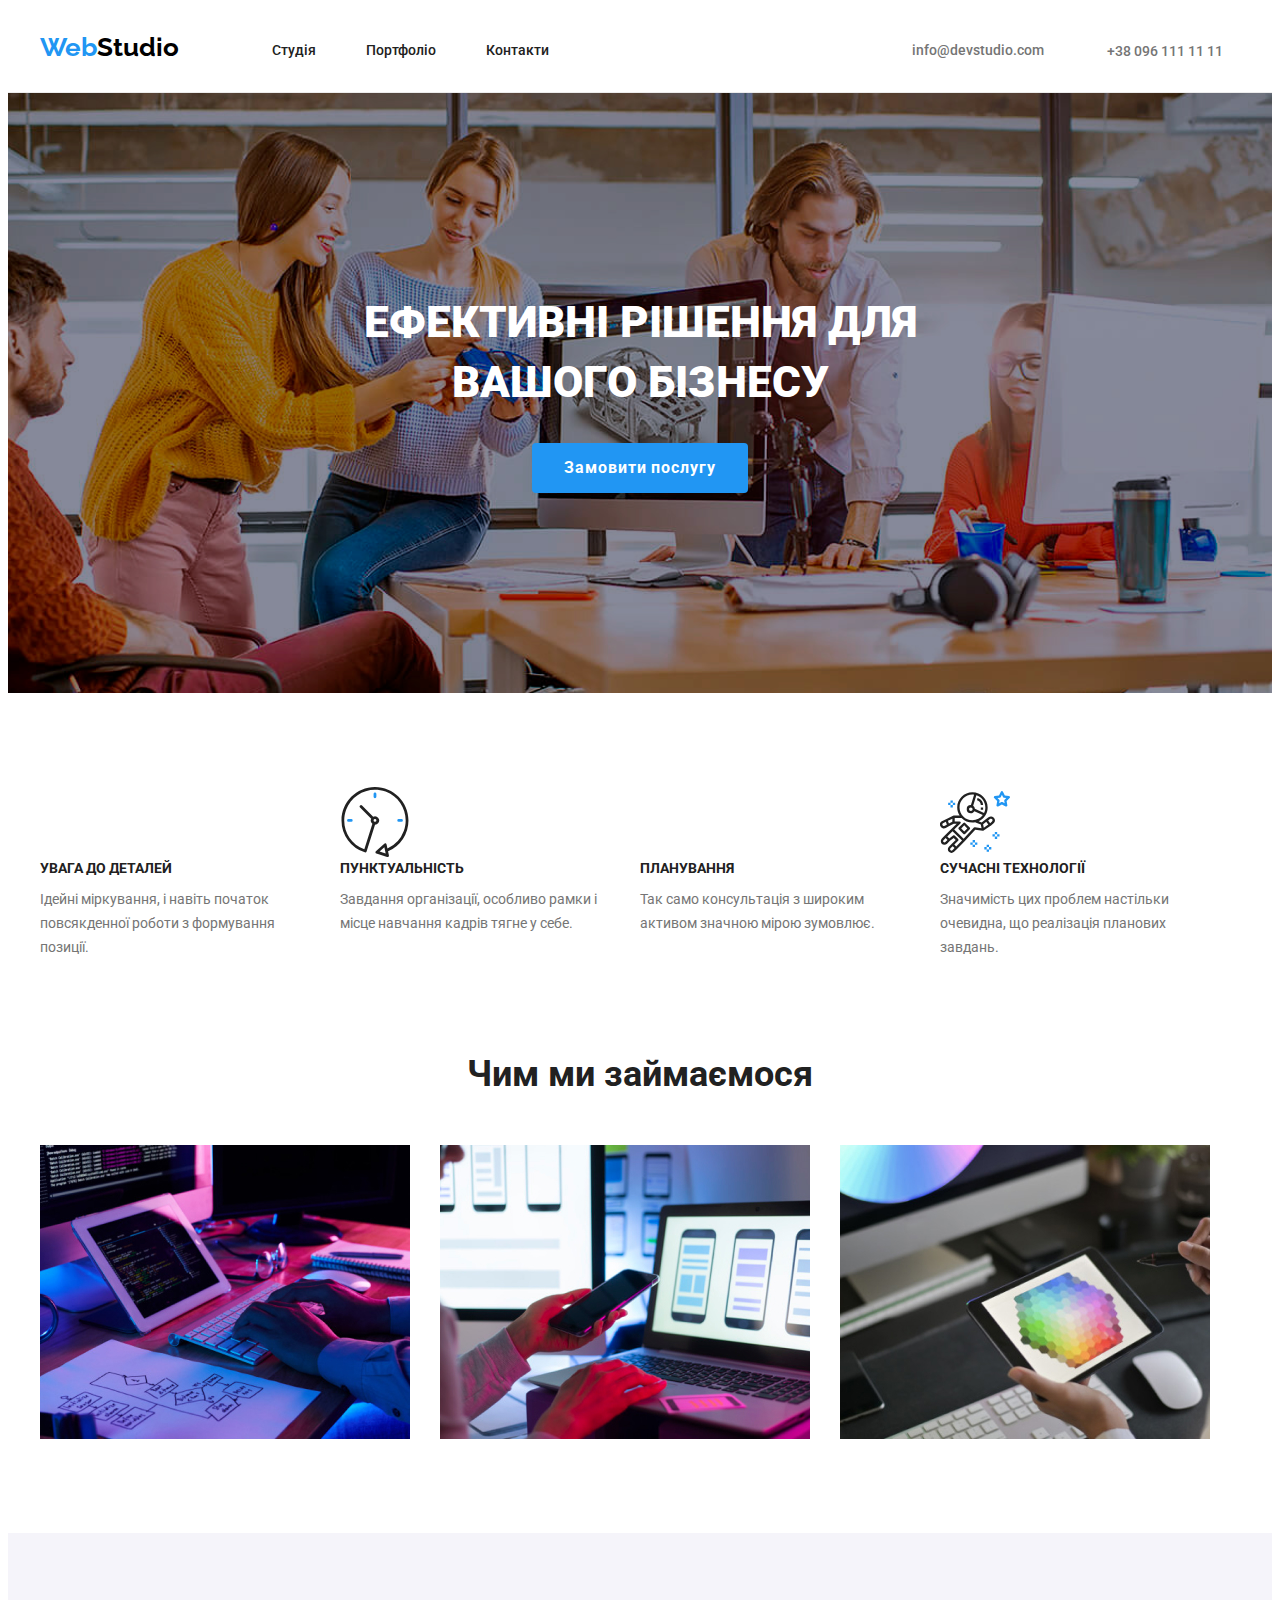
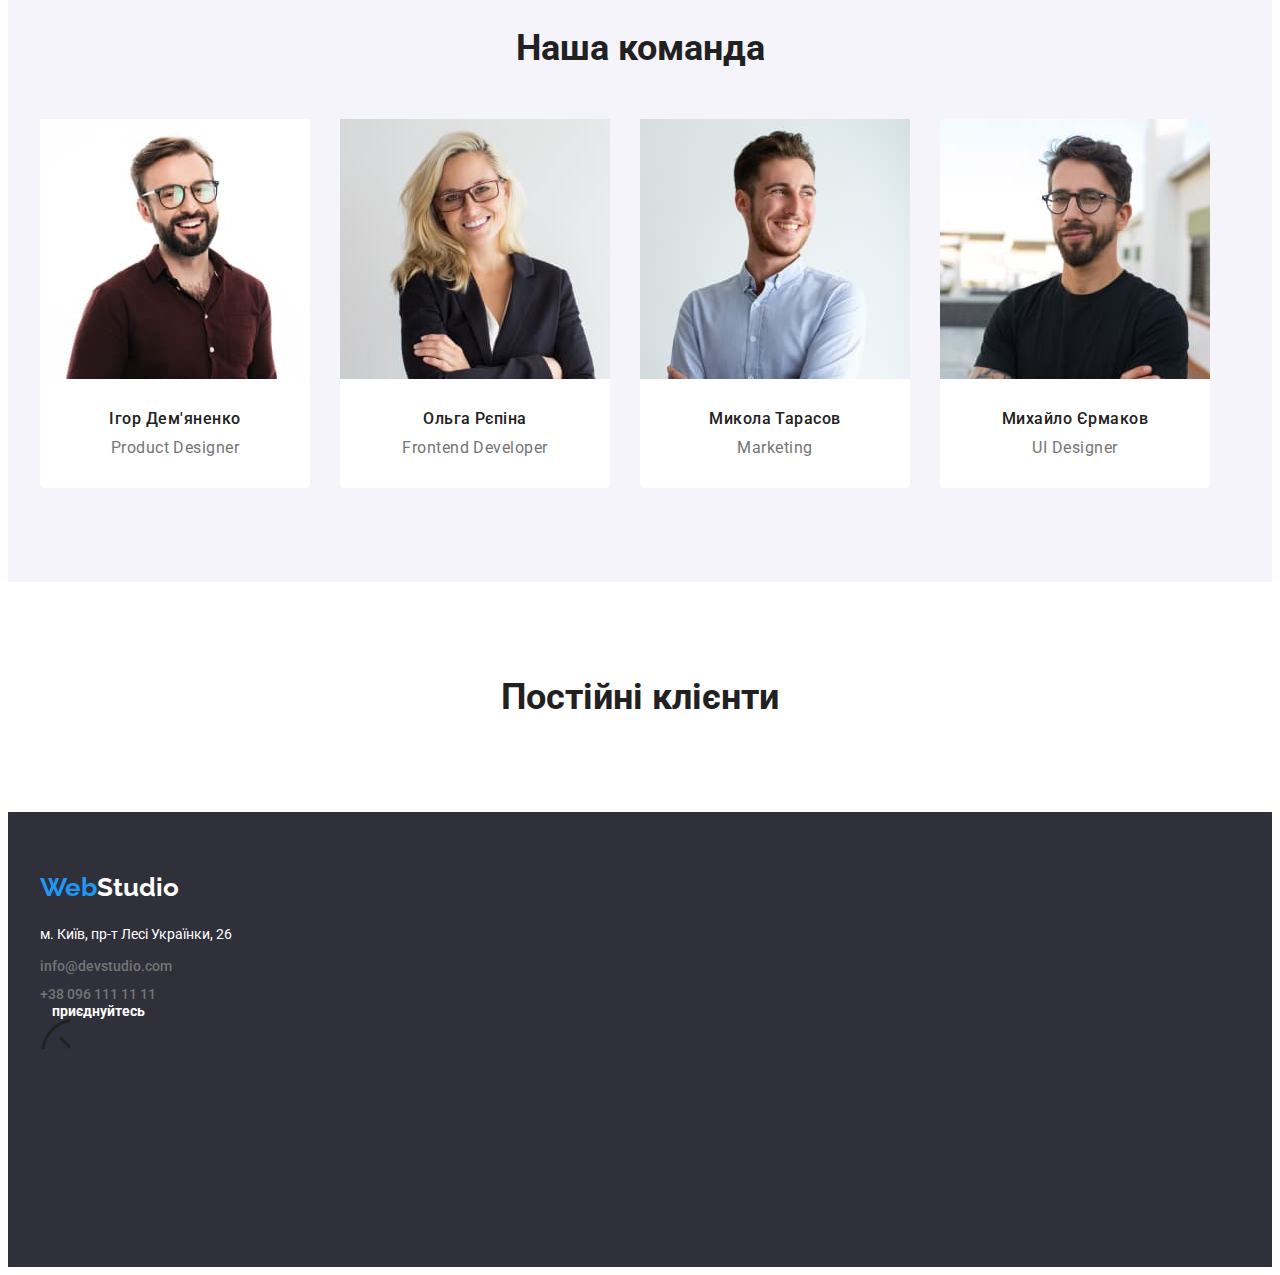
==== index.html @ c837d5fd "commit1" ====
<!DOCTYPE html>
<html lang="uk">
<head>
    <meta charset="UTF-8">
    <meta http-equiv="X-UA-Compatible" content="IE=edge">
    <meta name="viewport" content="width=h, initial-scale=1.0">
    <title>Рішення для бізнесу</title>
<link rel="preconnect" href="https://fonts.googleapis.com">
<link rel="preconnect" href="https://fonts.gstatic.com" crossorigin>
<link href="https://fonts.googleapis.com/css2?family=Raleway:wght@700&family=Roboto:wght@400;500;700;900&display=swap"
    rel="stylesheet">
<link rel="stylesheet" href="https://cdnjs.cloudflare.com/ajax/libs/modern-normalize/1.1.0/modern-normalize.min.css"
    integrity="sha512-wpPYUAdjBVSE4KJnH1VR1HeZfpl1ub8YT/NKx4PuQ5NmX2tKuGu6U/JRp5y+Y8XG2tV+wKQpNHVUX03MfMFn9Q=="
    crossorigin="anonymous" referrerpolicy="no-referrer" />
<link rel="stylesheet" href="./css/styles.css">
        
</head>
<body>
    <header class="header-container">
        <div class="conteiner conteiner-header-one" >
        <nav class="nav-conteiner">
        <a class="logo-one" href=""><span class="logo">Web</span>Studio</a>
        <ul class="header-nav-list">
            <li class="title-header"> <a class="header-list" href="./index.html">Студія</a></li>
            <li class="title-header"> <a class="header-list" href="./portfolio.html">Портфоліо</a></li>
            <li class="title-header"> <a class="header-list" href="#">Контакти</a></li>
        </ul>
    </nav>
    <ul class="header-contact">
        <li class="title-contact-header"><a class="link-maito" href="mailto:info@devstudio.com"> <svg class="link-envelop" width="16px" height="12px">
         <use href="./imagis/icons.svg#envelope"></use>
        </svg> info@devstudio.com</a></li>
        <li class="title-contact-header"><a class="link-tel" href="tel:+380961111111"> <svg class="link-tel" width="10px" height="16px">
         <use href="./imagis/icons.svg#smartphone"></use>
        </svg> +38 096 111 11 11</a></li>
    </ul>
    </div>
    </header>
    <main>
        <section class="idea section">
            <div class="conteiner">
        <h1 class="idea-name">Ефективні рішення для вашого бізнесу</h1>
            <button class="button-item " type="button">Замовити послугу</button>
        </div>
        </section>
        <section class="list-section ">
            <div class="conteiner">
        <ul class="container-list">
            <li class="title">
                <a href="#" class="link"><svg class="link-icone" width="70" height="70"> <use href="./imagis/icons.svg#antenna"></use> </svg></a>
                <h2 class="list-item">увага до деталей</h2>
                <p class="list-text">Ідейні міркування, і навіть початок повсякденної роботи з формування позиції.</p>
            </li>
            <li class="title">
                <a href="#" class="link"><svg class="link-icone" width="70" height="70">
                    <use href="./imagis/icons.svg/clock.svg"></use>
                </svg></a>
                <h2 class="list-item">пунктуальність</h2>
                <p class="list-text">Завдання організації, особливо рамки і місце навчання кадрів тягне у себе.</p>
            </li>
            <li class="title">
                <a href=""class="title-icon">
                <svg class="link-icone" width="70" height="70">
                    <use href="./imagis/icons.svg#diagram"></use>
                    </svg></a>
                <h2 class="list-item">планування</h2>
                <p class="list-text">Так само консультація з широким активом значною мірою зумовлює.</p>
            </li>
            <li class="title">
                <a href="#" class="link"><svg class="link-icone" width="70" height="70">
                        <use href="./imagis/icons.svg/astronaut.svg"></use>
                    </svg></a>
                <h2 class="list-item">сучасні технології</h2>
                <p class="list-text" >Значимість цих проблем настільки очевидна, що реалізація планових завдань.</p>
            </li>
        </ul>
        </div>
        </section>
        <section class="section-job">
            <div class="conteiner">
            <h2 class="our-job">Чим ми займаємося</h2>
        <ul class="container-our-job">
            <li class="title-img"><img src="./img/keyboard.jpg" alt="keyboard" width="370" height="294"></li>
            <li class="title-img"><img src="./img/mobilephone.jpg" alt="mobilephone" width="370" height="294"></li>
            <li class="title-img"><img src="./img/tablet.jpg" alt="tablet" width="370" height="294"></li>
        </ul>
        </div>
        </section>
        <section class="team-section ">
            <div class="conteiner">
            <h2 class="our-team">Наша команда</h2>
           <ul class="team-list">
            <li class="title-list">
                <img src="./img/igor.jpg" alt="Ігор Дем'яненко" width="270" height="260">
                <h3 class="our-team-list">Ігор Дем'яненко</h3>
                <p class="team-text">Product Designer</p>
            </li>
            <li class="title-list">
                <img src="./img/olga.jpg" alt="Ольга Рєпіна" width="270" height="260">
                <h3 class="our-team-list">Ольга Рєпіна</h3>
                <p class="team-text">Frontend Developer</p>
            <li class="title-list">
                <img src="./img/kolya.jpg" alt="Микола Тарасов" width="270" height="260">
                <h3 class="our-team-list">Микола Тарасов</h3>
                <p class="team-text">Marketing</p>
            <li class="title-list">
                <img src="./img/misha.jpg" alt="Михайло Єрмаков" width="270" height="260">
                <h3 class="our-team-list">Михайло Єрмаков</h3>
                <p class="team-text">UI Designer</p>
                </li>
           </ul>
        </div>
        </section>

        <section class="client section">
            <h3 class="client-name">Постійні клієнти</h3>
            <ul class="client-name-list">
                <li class="client-list">
                   
            

        </section>
    </main>
    <footer>
        <div class="conteiner">
        <a class="logo-two" href=""><span class="logo-tree">Web</span>Studio</a>
        <address class="adress-list">
            <ul>
                <li class="title-contact-footer"><a class="adress" href="https://goo.gl/maps/CPtrU1FHBa2aNyZL9" target="_blank" rel="noopener noreferrer nofollow">м. Київ, пр-т Лесі Українки, 26
                </a></li>
                <li class="title-contact-footer"><a class="link-maito" href="mailto:info@devstudio.com">info@devstudio.com</a></li>
                <li class="title-contact-footer"><a class="link-tel" href="tel:+380961111111">+38 096 111 11 11</a></li>
        </address>
        </div>
        <div class="conteiner">
            <h3 class="footer-social-contact">приєднуйтесь</h3>
            <ul>
                <li>
                    <a href="">
                        <svg class="sosial-icon" width="30" height="30">
                        <use href="/imagis/icons.svg/clock.svg"></use>
                        </svg>
                    </a>
                </li>
                <svg class="" width="" height="">
                <use href=""></use>
                </svg>
            </ul>
        </div>
    </footer>
</body>
</html>
---- css/styles.css ----
:root {
    --main-color:#757575;
    --main-background-color:#FFFFFF;
    --second-main-color:#212121;
    --hover-color:#2196F3;
}


body {
    color: var(--main-color);
    font-family:'Roboto',sans-serif;
    background-color: var(--main-background-color) }
h1,
h2,
h3,
h4,
h5,
h6,
p,
ul,
li { margin: 0;}

ul,
li {
    list-style: none;
    text-align: none;
    padding: 0;
}

 img{
    display: block;
    max-width: 100%;
    height: auto;
 }



 

/* header*/
header {
    background-color: var(--main-background-color);
}
.conteiner {
    width: 1200px;
    margin: 0 auto;
    padding: 0 15px; 
}

.header-container{
border-bottom: 1px solid #ECECEC;
}

.conteiner-header-one {
display: flex;
}
.nav-conteiner{
display: flex;
}

 
.logo  {
color: var(--hover-color);
    }
   
.logo-one  {
    font-family: "Raleway", sans-serif;
    font-weight: 700;
    font-size: 26px;
    line-height: calc(31/26);
    text-decoration-line: none;
    color: #000000; 
    margin-right: 93px;
    padding-top: 24px;
    padding-bottom: 24px;
    
}


.header-nav-list{
    display:flex;
}


.header-list {
    color: var(--second-main-color);
    font-weight: 500;
    font-size: 14px;
    line-height: calc(16/14);
    text-decoration-line: none;     
}

.title-header{
list-style-type: none;
text-align: center;
list-style-type: none;
background-color: var(--main-background-color);
padding-top: 32px;
padding-bottom: 32px;
margin-left: 50px;
}
.title-header:first-child {
margin-left: 0px;}

.header-list:hover {
    color: var(--hover-color);
}

.header-list:focus {
    color: var(--hover-color);
}

.header-contact{
display: inline-flex;
padding-top: 32px;
padding-bottom: 32px;
margin-left: 344px; 
}
.title-contact-header{
    margin-left: 50px;
}
.title-contact-header:first-child {
    margin-left: 0px;
}

.link-maito,
.link-tel {
    color: var(--main-color);
    font-weight: 500;
    font-size: 14px;
    line-height: calc(16/14);
    text-decoration-line: none;
   
}

.link-maito:hover,
:focus {
    color: var(--hover-color);
}

.link-tel:hover,
:focus {
    color: var(--hover-color);}

.link-envelop:hover,
:focus {
    color: var(--hover-color);
}
.link-tel:hover,
:focus {
    color: var(--hover-color);
}

 /* idea */


.idea
{   background-color: #2F303A;
    color: var(--main-background-color);
    padding-top: 200px;
    padding-bottom: 200px;
    background-image: url(../img/hero.png);
    max-width: 1600px;
    margin-right: auto;
    margin-left: auto;
    background-position: center;
    
    
}
  
    .idea-name {font-family: "Roboto", sans-serif;
        font-weight: 900;
        font-size: 44px;
        line-height: 1.36;
        text-transform:uppercase;
        width: 696px;
        margin: 0 auto;
        margin-bottom: 30px;
        text-align: center; 
    }
  
    
.button-item {
    font-family: "Roboto", sans-serif;
    background-color:var(--hover-color) ;
    color: var(--main-background-color);
    font-weight: 700;
    font-size: 16px;
    line-height: 1.9;
    cursor: pointer;
    align-items: center;
    letter-spacing: 0.06em;
    min-width: 216px;
    min-height: 50px;
    padding-top: 10px;
    padding-bottom: 10px;
    padding-left:32px ;
    padding-right:32px ;
    border-radius: 4px;
    border: none;
    display: flex;
    margin: 0 auto;
   
   
}

.button-item:hover,.button-item:focus {

background-color: #188CE8;
color: var(--main-background-color);
}

/* list section */

.list-section{
    padding-top: 94px;
    padding-bottom: 94px;
}

.container-list{
    display: flex;

}
.title{
    width: 270px;
    margin-left: 30px;
}
.title:first-child {
    margin-left: 0px;
}

.list-item
{ color: var(--second-main-color);
   font-weight: 700;
   font-size: 14px;
   line-height: 1.14;
   text-transform: uppercase;
   margin-bottom: 10px;
}
   
.list-text {
font-weight: 400;
font-size: 14px;
line-height: calc(24/14);}

/* section our job */
.section-job{
    padding-bottom: 94px;
}

 .container-our-job{
display: flex;
flex-wrap: wrap;
gap: 30px;
 }


.our-job
{ color: var(--second-main-color);
font-weight: 700;
font-size: 36px;
line-height: 1.17;
text-align: center;
margin-bottom: 50px;

}
/* section our team */
.team-section{
    background-color: #F5F4FA;
    padding-top: 94px;
    padding-bottom: 94px;
    
}

.team-list{
    display: flex;
    flex-wrap: wrap;
    gap: 30px;
}

.title-list{
    background-color: var(--main-background-color);
    border-radius: 0px 0px 4px 4px;
}
.our-team {
    color: var(--second-main-color);
    font-weight: 700;
    font-size: 36px;
    line-height: 1.17;
    text-align: center;
    margin-bottom: 50px;  

}

.our-team-list
{ color:var(--second-main-color);
    font-weight: 500;
    margin-top: 30px;
    text-align: center;
  }

.our-team-list {
    font-size: 16px;
    line-height: 1.2;
    letter-spacing: 0.03em;
}
.team-text {
font-size: 16px;
line-height: 1.2;
letter-spacing: 0.03em;
margin-top: 10px;
margin-bottom: 30px;
text-align: center;
}

.client{
    background-color: var(--main-background-color);
    padding-top: 94px;
    padding-bottom: 94px;
}
.client-name {
font-family: "Roboto", sans-serif;
font-size: 36px;
text-align: center;
color: var(--second-main-color);
font-weight: 700;
line-height: 1.17;
}


/* footer*/


footer {
background-color: #2F303A;
padding-top: 60px;
padding-bottom: 60px;
}


.adress {
  color: var(--main-background-color);
}
.adress:hover,:focus {
    color: var(--hover-color);
}
.adress-list {
    font-style: normal;
    margin-top: 20px;
}
.adress
{
    font-weight: 400;
    font-size: 14px;
    line-height: 1.7;
    text-decoration-line: none;

}
.title-contact-footer {
 margin-bottom: 9px;
}
.title-contact-footer:last-child {
    margin-bottom: 0;
}

.logo-two {
    color: var(--main-background-color);
    text-decoration-line: none;
 
}
.logo-two , .logo-tree {
    font-family: "Raleway",sans-serif;
    font-weight: 700;
    font-size: 26px;
    line-height: calc(31/26); 
}
.logo-tree {
    color: var(--hover-color);
    text-decoration-line: none;
    }
   .footer-social-contact
   {font-family: "Roboto", sans-serif;
    font-size: 14px;
    text-align: center;
    color: var(--main-background-color);
    font-weight: 700;
    line-height: 1.17;
    width: 116px;}
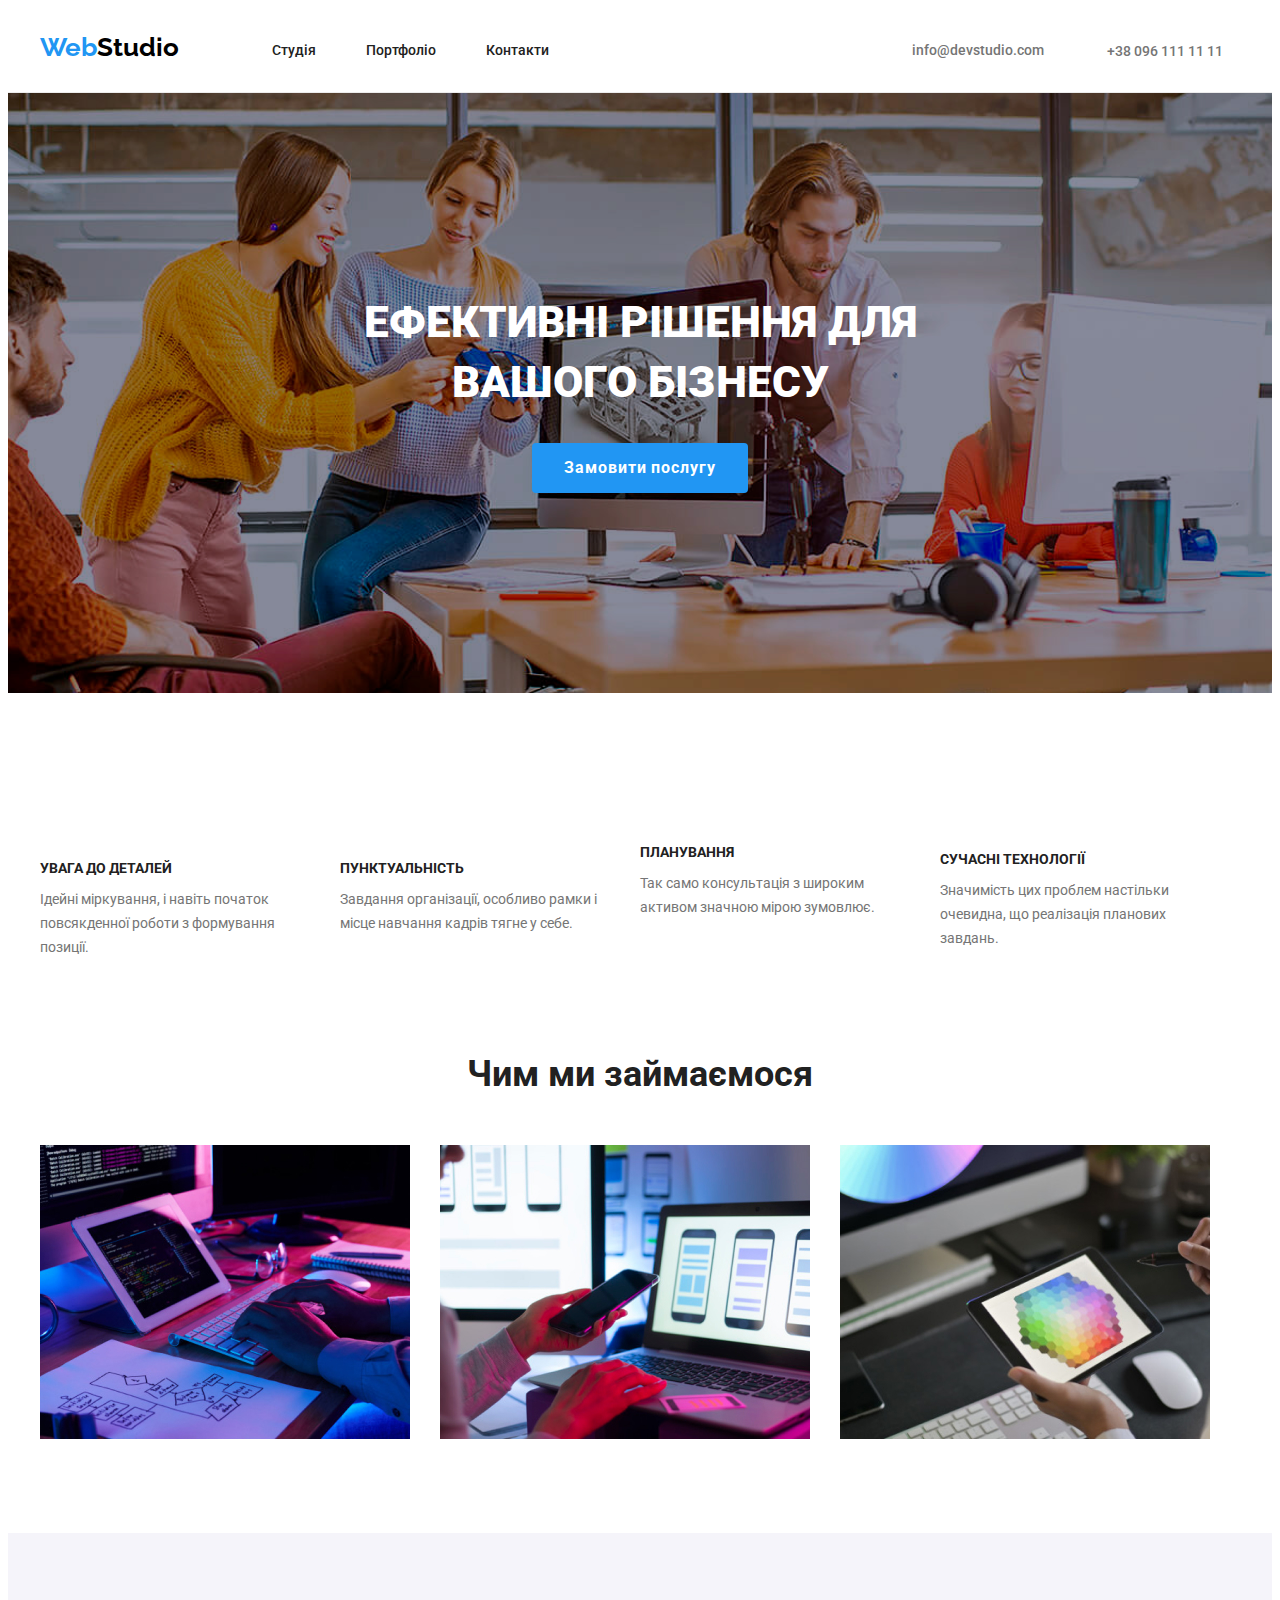
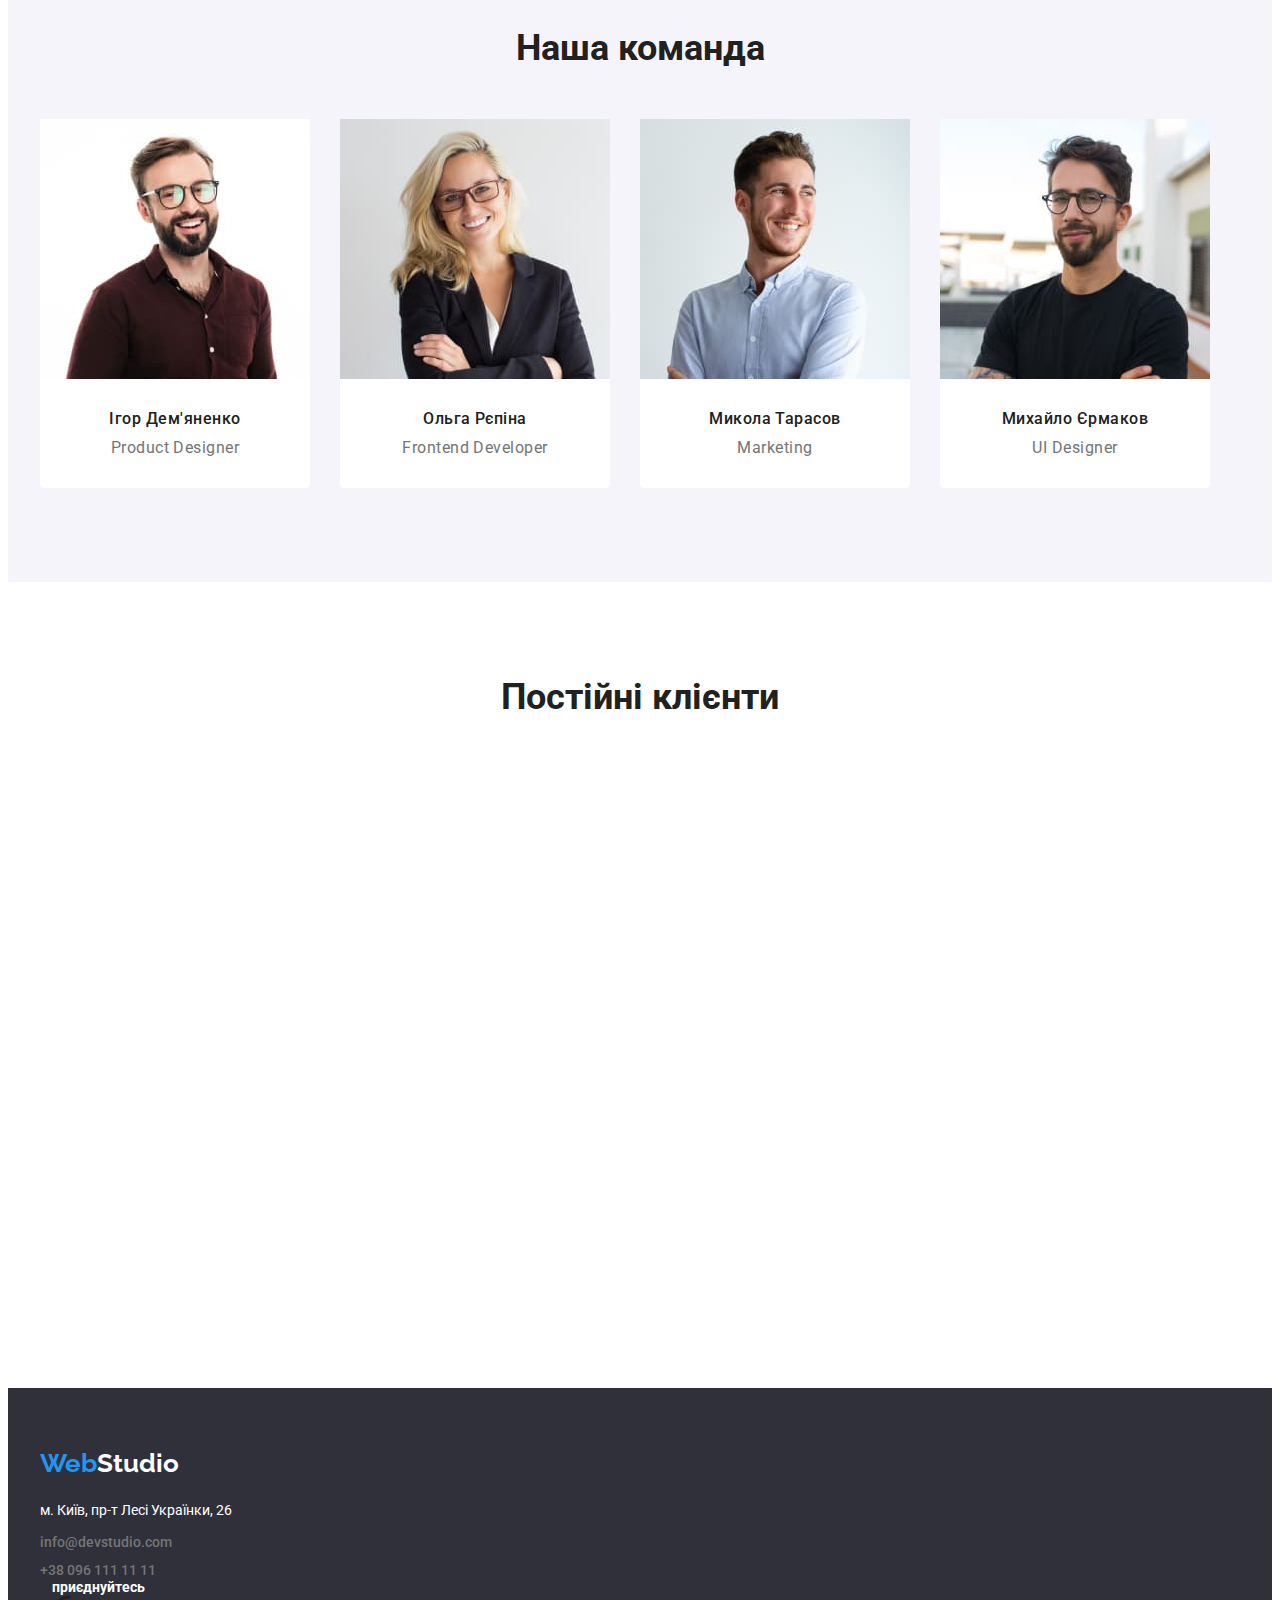
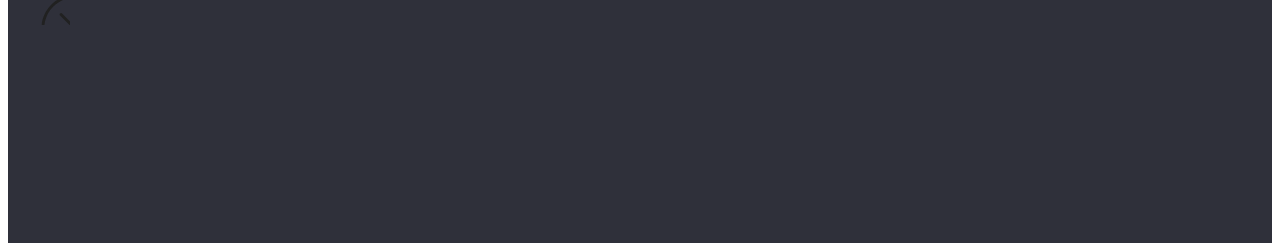
==== commit c7a40e5e: "comit" ====
--- a/index.html
+++ b/index.html
@@ -47,28 +47,28 @@
             <div class="conteiner">
         <ul class="container-list">
             <li class="title">
-                <a href="#" class="link"><svg class="link-icone" width="70" height="70"> <use href="./imagis/icons.svg#antenna"></use> </svg></a>
+                <a href="#" class="link"><svg class="link-icone" width="65.32px" height="70px"> <use href="./imagis/icons.svg#antenna"></use> </svg></a>
                 <h2 class="list-item">увага до деталей</h2>
                 <p class="list-text">Ідейні міркування, і навіть початок повсякденної роботи з формування позиції.</p>
             </li>
             <li class="title">
-                <a href="#" class="link"><svg class="link-icone" width="70" height="70">
-                    <use href="./imagis/icons.svg/clock.svg"></use>
+                <a href="#" class="link"><svg class="link-icone" width="66.96px" height="70px">
+                    <use href="./imagis/icons.svg#clock"></use>
                 </svg></a>
                 <h2 class="list-item">пунктуальність</h2>
                 <p class="list-text">Завдання організації, особливо рамки і місце навчання кадрів тягне у себе.</p>
             </li>
             <li class="title">
                 <a href=""class="title-icon">
-                <svg class="link-icone" width="70" height="70">
+                <svg class="link-icone" width="70px" height="53.79px">
                     <use href="./imagis/icons.svg#diagram"></use>
                     </svg></a>
                 <h2 class="list-item">планування</h2>
                 <p class="list-text">Так само консультація з широким активом значною мірою зумовлює.</p>
             </li>
             <li class="title">
-                <a href="#" class="link"><svg class="link-icone" width="70" height="70">
-                        <use href="./imagis/icons.svg/astronaut.svg"></use>
+                <a href="#" class="link"><svg class="link-icone" width="54.83px" height="60.66px">
+                        <use href="./imagis/icons.svg#astronaut"></use>
                     </svg></a>
                 <h2 class="list-item">сучасні технології</h2>
                 <p class="list-text" >Значимість цих проблем настільки очевидна, що реалізація планових завдань.</p>
@@ -116,9 +116,35 @@
             <h3 class="client-name">Постійні клієнти</h3>
             <ul class="client-name-list">
                 <li class="client-list">
-                   
-            
-
+                    <a href=""><svg class="client-icone" width="170px" height="92px">
+                     <use href="./imagis/icons.svg#client1.svg"></use>
+                    </svg></a> </li>
+                <li class="client-list">
+                    <a href=""><svg class="client-icone" width="170px" height="92px">
+                    <use href="./imagis/icons.svg#client2.svg"></use>
+                    </svg></a>
+                </li>
+            <li class="client-list">
+                    <a href=""><svg class="client-icone" width="170px" height="92px">
+                    <use href="./imagis/icons.svg#client3.svg"></use>
+                    </svg></a>
+            </li>
+                <li class="client-list">
+                    <a href=""><svg class="client-icone" width="170px" height="92px">
+                    <use href="./imagis/icons.svg#client4.svg"></use>
+                    </svg></a>
+                </li>
+                <li class="client-list">
+                    <a href=""><svg class="client-icone" width="170px" height="92px">
+                    <use href="./imagis/icons.svg#client5.svg"></use>
+                    </svg></a>
+                </li>
+                <li class="client-list">
+                    <a href=""><svg class="client-icone" width="170px" height="92px">
+                    <use href="./imagis/icons.svg#client6"></use>
+                    </svg></a>
+                </li>
+                </ul>
         </section>
     </main>
     <footer>
--- a/css/styles.css
+++ b/css/styles.css
@@ -35,7 +35,6 @@
 
 
 
- 
 
 /* header*/
 header {
@@ -326,6 +325,11 @@
 font-weight: 700;
 line-height: 1.17;
 }
+.client-list{
+    display: flex;
+    text-align: center;
+    justify-content: space-between;
+}
 
 
 /* footer*/
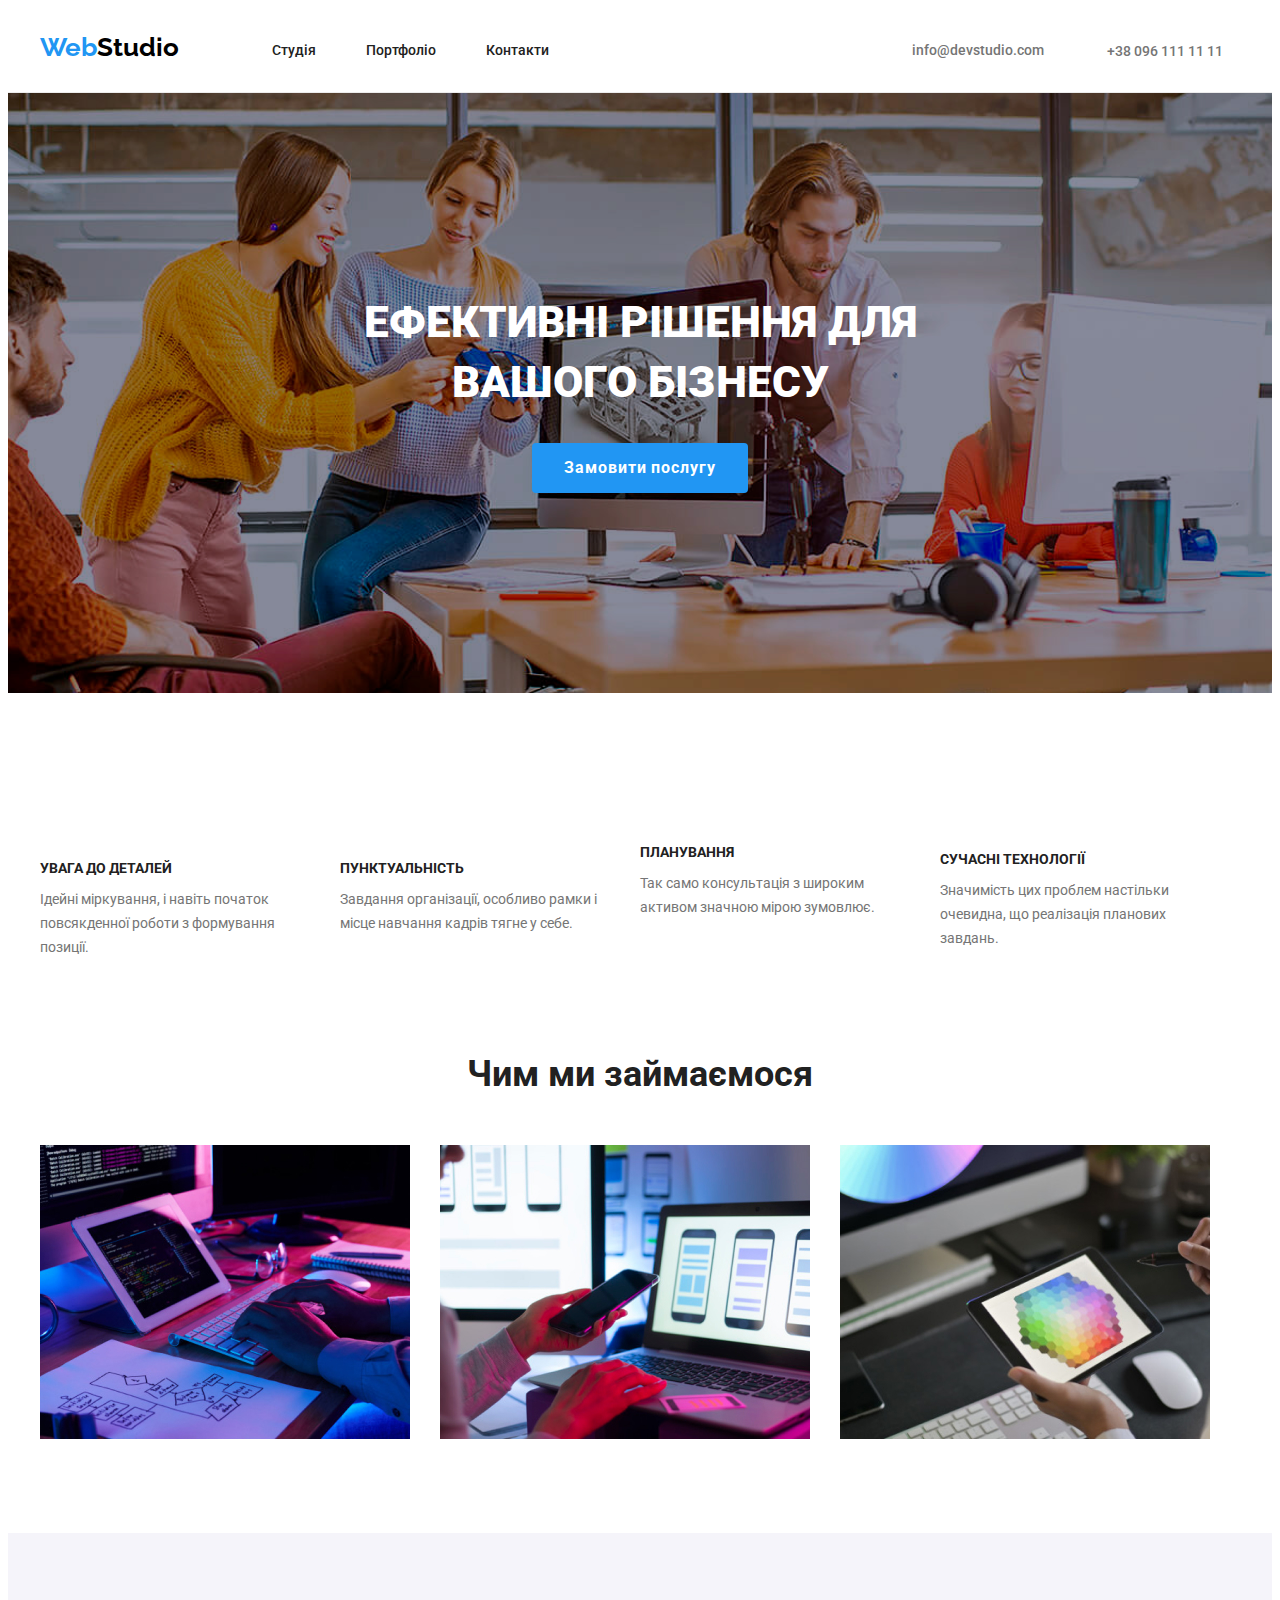
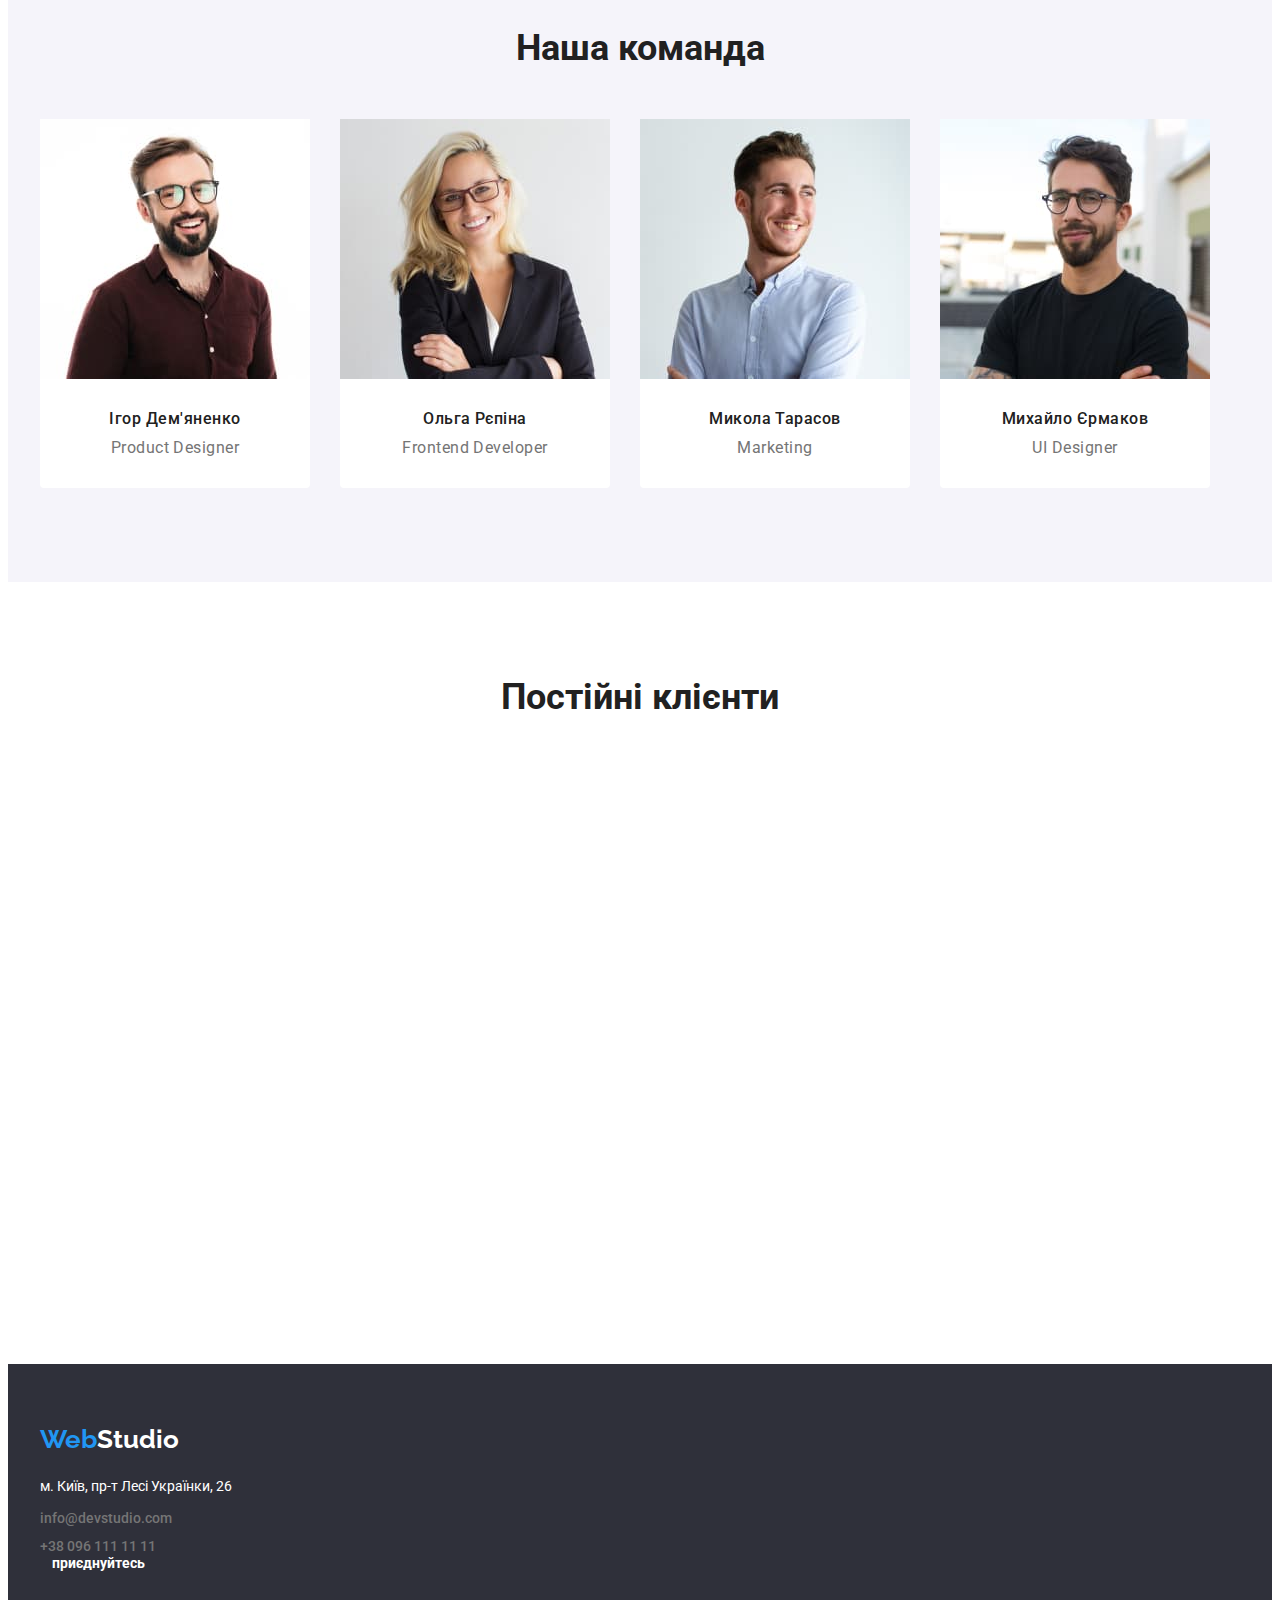
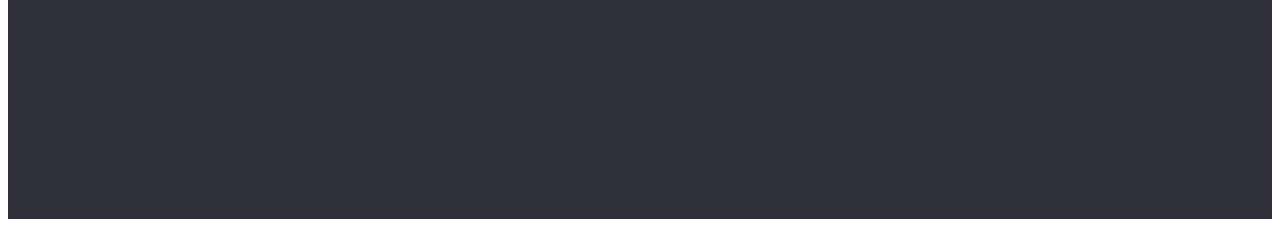
==== commit a3d289b2: "commit" ====
--- a/index.html
+++ b/index.html
@@ -12,7 +12,7 @@
 <link rel="stylesheet" href="https://cdnjs.cloudflare.com/ajax/libs/modern-normalize/1.1.0/modern-normalize.min.css"
     integrity="sha512-wpPYUAdjBVSE4KJnH1VR1HeZfpl1ub8YT/NKx4PuQ5NmX2tKuGu6U/JRp5y+Y8XG2tV+wKQpNHVUX03MfMFn9Q=="
     crossorigin="anonymous" referrerpolicy="no-referrer" />
-<link rel="stylesheet" href="./css/styles.css">
+    <link rel="stylesheet" href="./css/styles.css">
         
 </head>
 <body>
@@ -28,10 +28,10 @@
     </nav>
     <ul class="header-contact">
         <li class="title-contact-header"><a class="link-maito" href="mailto:info@devstudio.com"> <svg class="link-envelop" width="16px" height="12px">
-         <use href="./imagis/icons.svg#envelope"></use>
+         <use href=""></use>
         </svg> info@devstudio.com</a></li>
         <li class="title-contact-header"><a class="link-tel" href="tel:+380961111111"> <svg class="link-tel" width="10px" height="16px">
-         <use href="./imagis/icons.svg#smartphone"></use>
+         <use href=""></use>
         </svg> +38 096 111 11 11</a></li>
     </ul>
     </div>
@@ -47,28 +47,28 @@
             <div class="conteiner">
         <ul class="container-list">
             <li class="title">
-                <a href="#" class="link"><svg class="link-icone" width="65.32px" height="70px"> <use href="./imagis/icons.svg#antenna"></use> </svg></a>
+                <a href="#" class="link"><svg class="link-icone" width="65.32px" height="70px"> <use href="./images/icons.svg#icon-astronaut"></use> </svg></a>
                 <h2 class="list-item">увага до деталей</h2>
                 <p class="list-text">Ідейні міркування, і навіть початок повсякденної роботи з формування позиції.</p>
             </li>
             <li class="title">
-                <a href="#" class="link"><svg class="link-icone" width="66.96px" height="70px">
-                    <use href="./imagis/icons.svg#clock"></use>
+                <a href="#" class="icon"><svg class="link-icone" width="66.96px" height="70px">
+                    <use href="./images/icons.svg#icon-antenna"></use>
                 </svg></a>
                 <h2 class="list-item">пунктуальність</h2>
                 <p class="list-text">Завдання організації, особливо рамки і місце навчання кадрів тягне у себе.</p>
             </li>
             <li class="title">
-                <a href=""class="title-icon">
+                <a href=""class="#">
                 <svg class="link-icone" width="70px" height="53.79px">
-                    <use href="./imagis/icons.svg#diagram"></use>
+                    <use href="./images/icons.svg#icon-clock"></use>
                     </svg></a>
                 <h2 class="list-item">планування</h2>
                 <p class="list-text">Так само консультація з широким активом значною мірою зумовлює.</p>
             </li>
             <li class="title">
                 <a href="#" class="link"><svg class="link-icone" width="54.83px" height="60.66px">
-                        <use href="./imagis/icons.svg#astronaut"></use>
+                        <use href="./images/icons.svg#icon-diagram"></use>
                     </svg></a>
                 <h2 class="list-item">сучасні технології</h2>
                 <p class="list-text" >Значимість цих проблем настільки очевидна, що реалізація планових завдань.</p>
@@ -116,33 +116,34 @@
             <h3 class="client-name">Постійні клієнти</h3>
             <ul class="client-name-list">
                 <li class="client-list">
-                    <a href=""><svg class="client-icone" width="170px" height="92px">
-                     <use href="./imagis/icons.svg#client1.svg"></use>
-                    </svg></a> </li>
-                <li class="client-list">
-                    <a href=""><svg class="client-icone" width="170px" height="92px">
-                    <use href="./imagis/icons.svg#client2.svg"></use>
-                    </svg></a>
-                </li>
-            <li class="client-list">
-                    <a href=""><svg class="client-icone" width="170px" height="92px">
-                    <use href="./imagis/icons.svg#client3.svg"></use>
-                    </svg></a>
-            </li>
-                <li class="client-list">
-                    <a href=""><svg class="client-icone" width="170px" height="92px">
-                    <use href="./imagis/icons.svg#client4.svg"></use>
-                    </svg></a>
+                    <svg class="client-icon" width="170px" height="92px">
+                     <use href="./images/icons.svg#icon-client1"></use>
+                    </svg>
                 </li>
                 <li class="client-list">
-                    <a href=""><svg class="client-icone" width="170px" height="92px">
-                    <use href="./imagis/icons.svg#client5.svg"></use>
-                    </svg></a>
+                    <svg class="client-icon" width="170px" height="92px">
+                        <use href="./images/icons.svg#icon-client2"></use>
+                    </svg>
                 </li>
                 <li class="client-list">
-                    <a href=""><svg class="client-icone" width="170px" height="92px">
-                    <use href="./imagis/icons.svg#client6"></use>
-                    </svg></a>
+                    <svg class="client-icon" width="170px" height="92px">
+                        <use href="./images/icons.svg#icon-client3"></use>
+                    </svg>
+                </li>
+                <li class="client-list">
+                    <svg class="client-icon" width="170px" height="92px">
+                        <use href="./images/icons.svg#icon-client4"></use>
+                    </svg>
+                </li>
+                <li class="client-list">
+                    <svg class="client-icon" width="170px" height="92px">
+                        <use href="./images/icons.svg#icon-client5"></use>
+                    </svg>
+                </li>
+                <li class="client-list">
+                    <svg class="client-icon" width="170px" height="92px">
+                        <use href="./images/icons.svg#icon-client6"></use>
+                    </svg>
                 </li>
                 </ul>
         </section>
@@ -164,7 +165,7 @@
                 <li>
                     <a href="">
                         <svg class="sosial-icon" width="30" height="30">
-                        <use href="/imagis/icons.svg/clock.svg"></use>
+                        <use href=""></use>
                         </svg>
                     </a>
                 </li>
@@ -175,4 +176,4 @@
         </div>
     </footer>
 </body>
-</html>+</html>
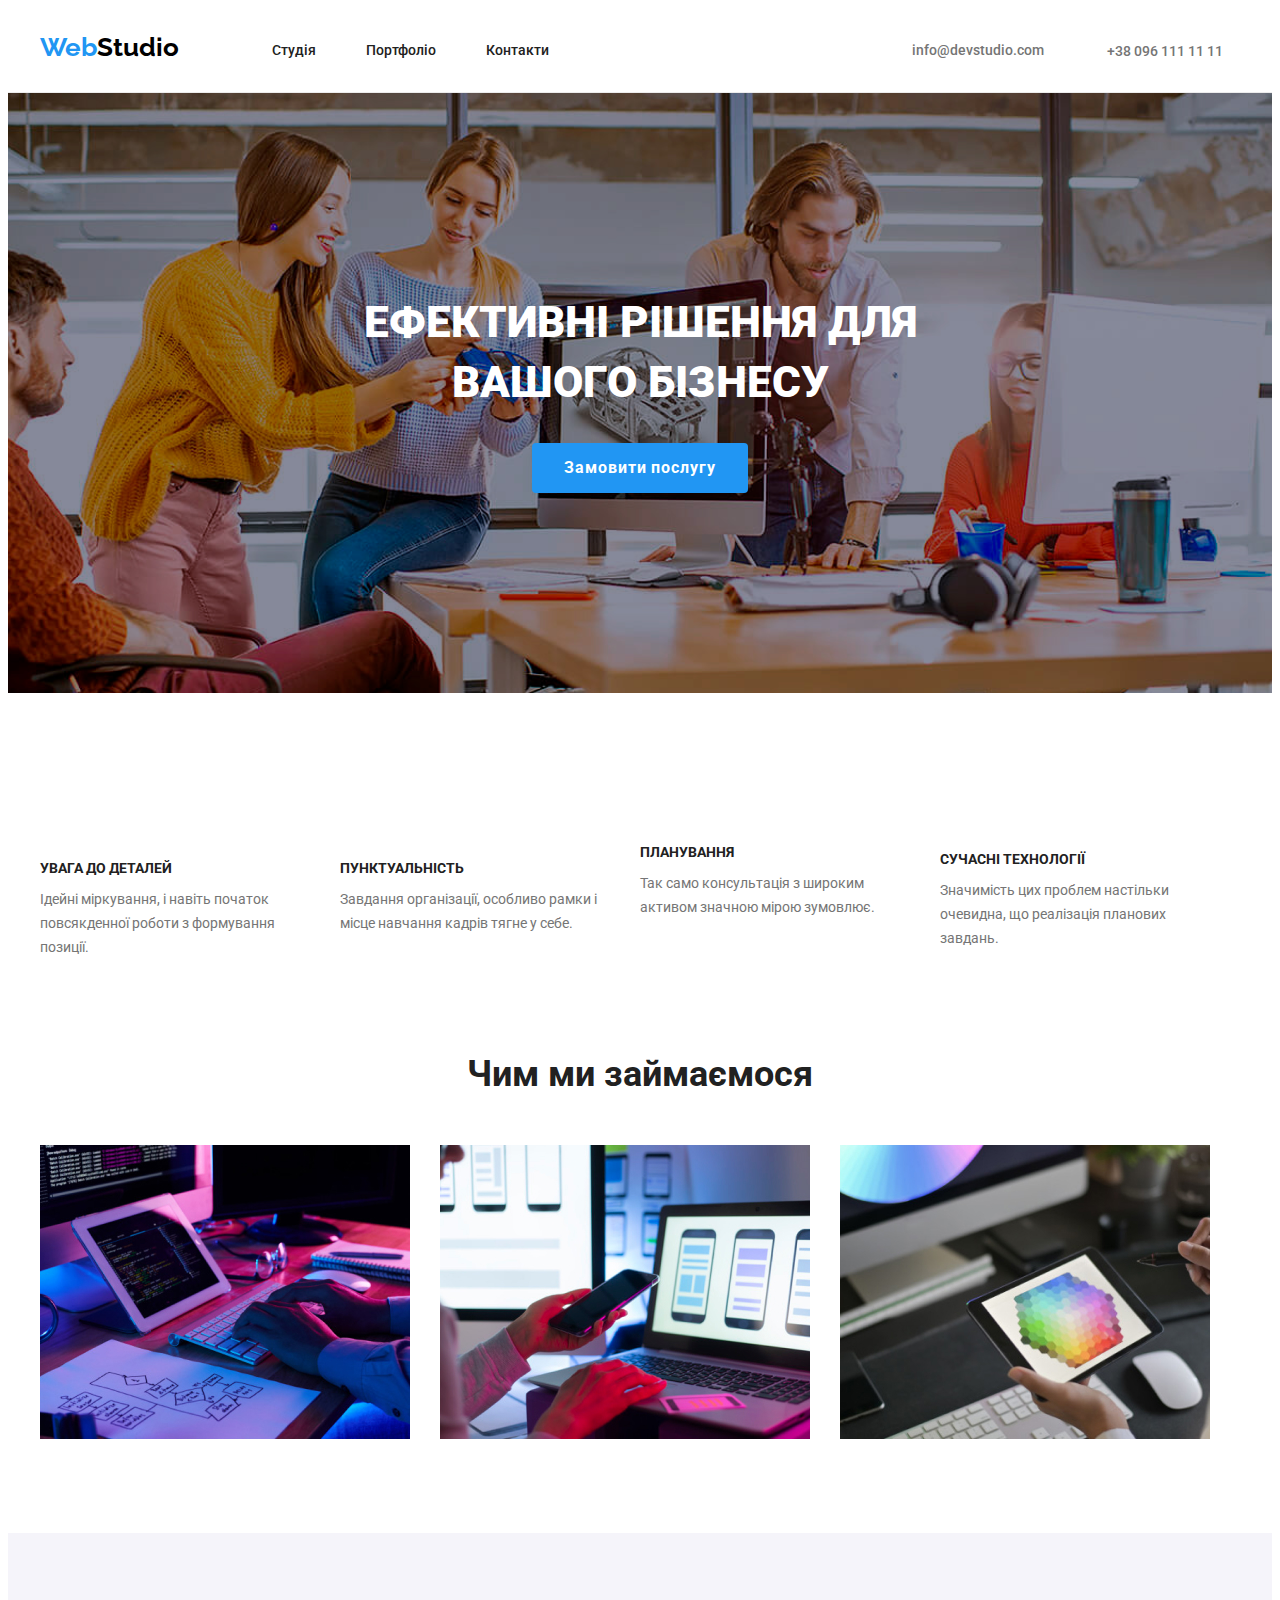
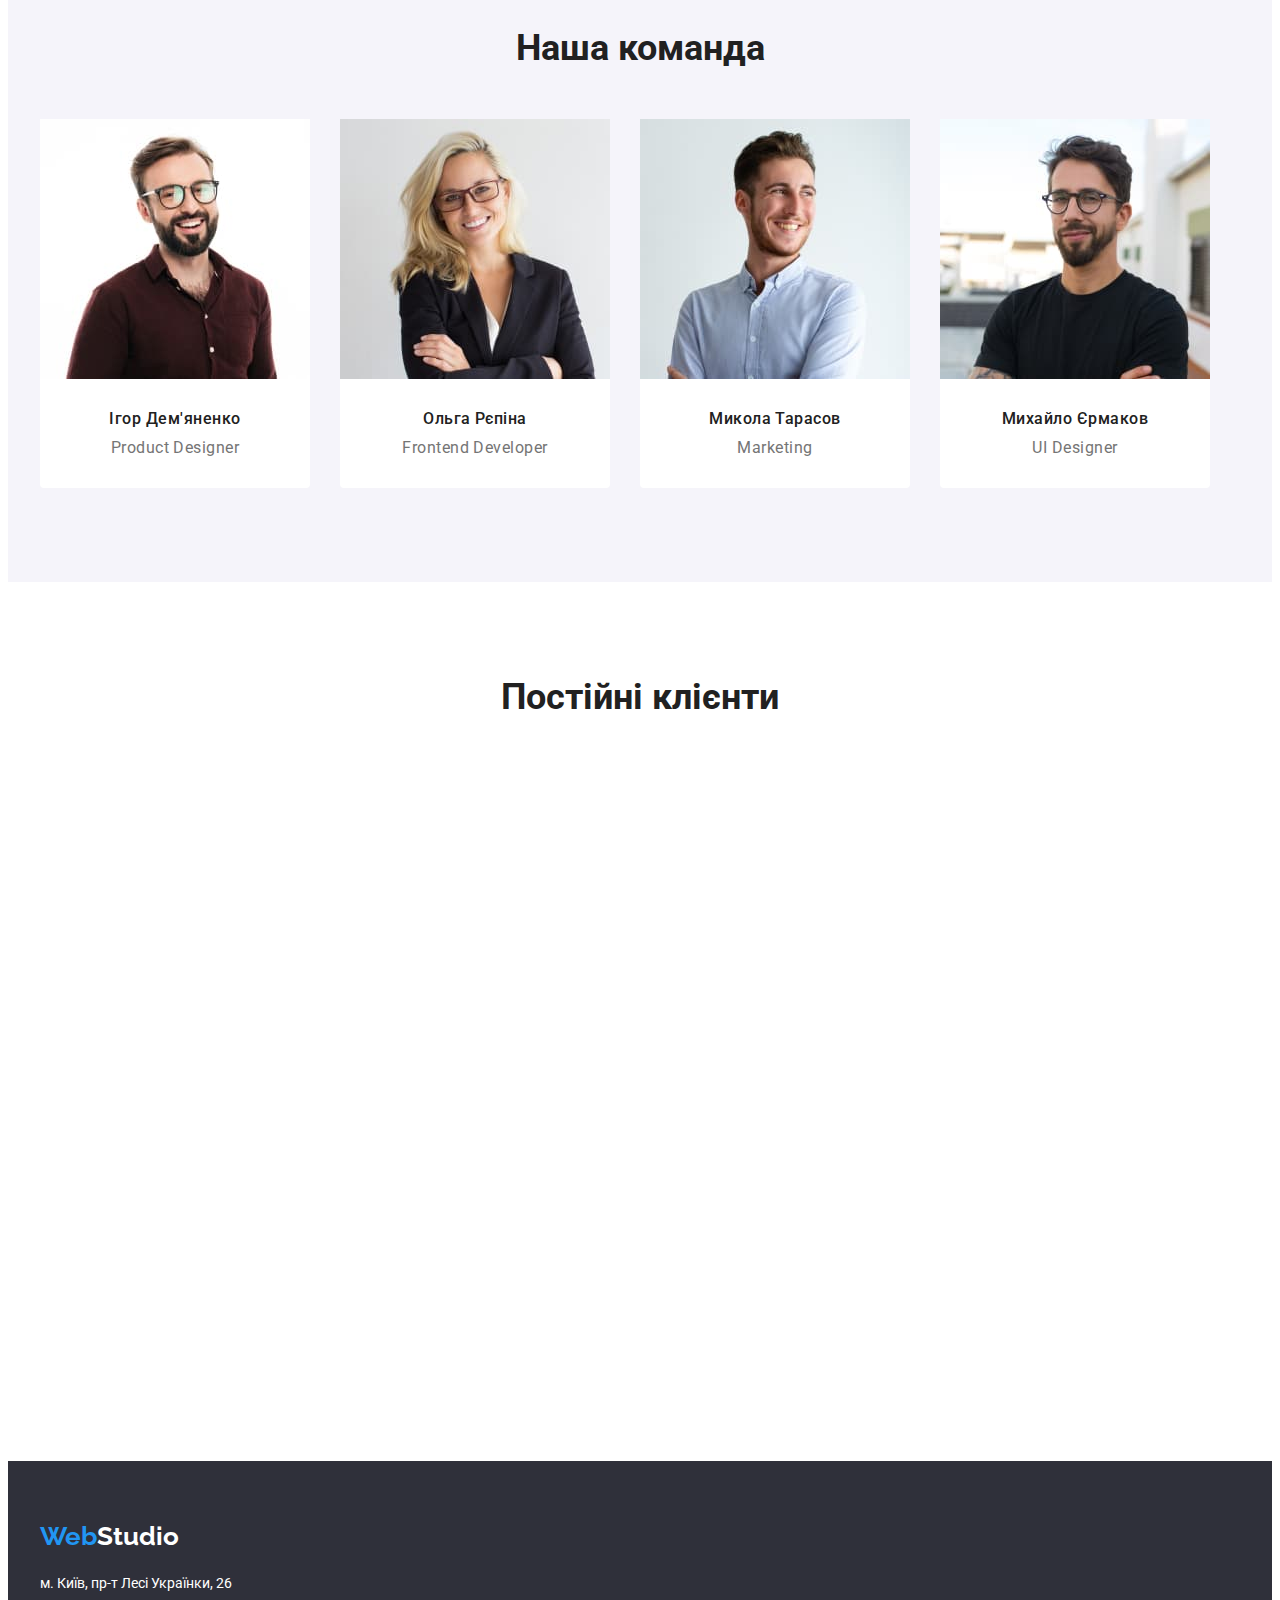
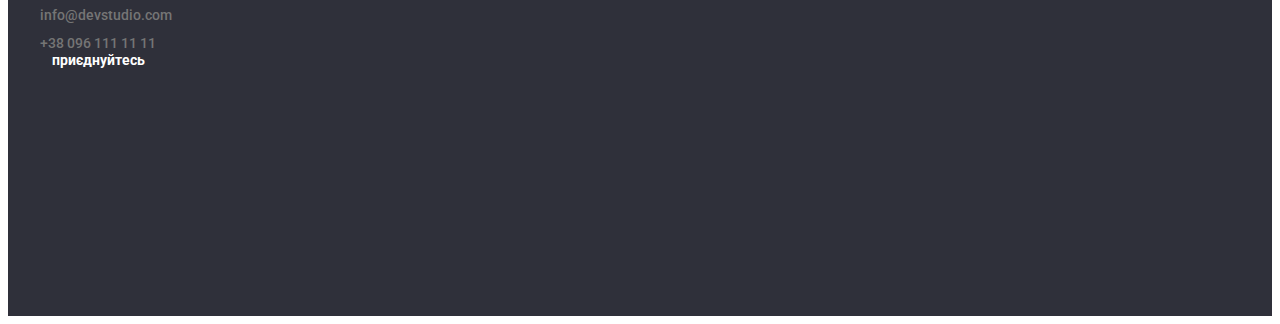
==== commit 83f380b0: "commit3" ====
--- a/index.html
+++ b/index.html
@@ -137,15 +137,20 @@
                 </li>
                 <li class="client-list">
                     <svg class="client-icon" width="170px" height="92px">
-                        <use href="./images/icons.svg#icon-client5"></use>
+                        <use href="./images/symbol-defs.svg#icon-Logo5"></use>
                     </svg>
                 </li>
                 <li class="client-list">
                     <svg class="client-icon" width="170px" height="92px">
-                        <use href="./images/icons.svg#icon-client6"></use>
+                        <use href="../images/symbol-defs.svg#icon-Logo6"></use>
                     </svg>
                 </li>
                 </ul>
+              <svg class="client-icon" width="170px" height="93px">
+                <use href="../images#Test.svg" ></use>
+   
+    </svg>
+   
         </section>
     </main>
     <footer>
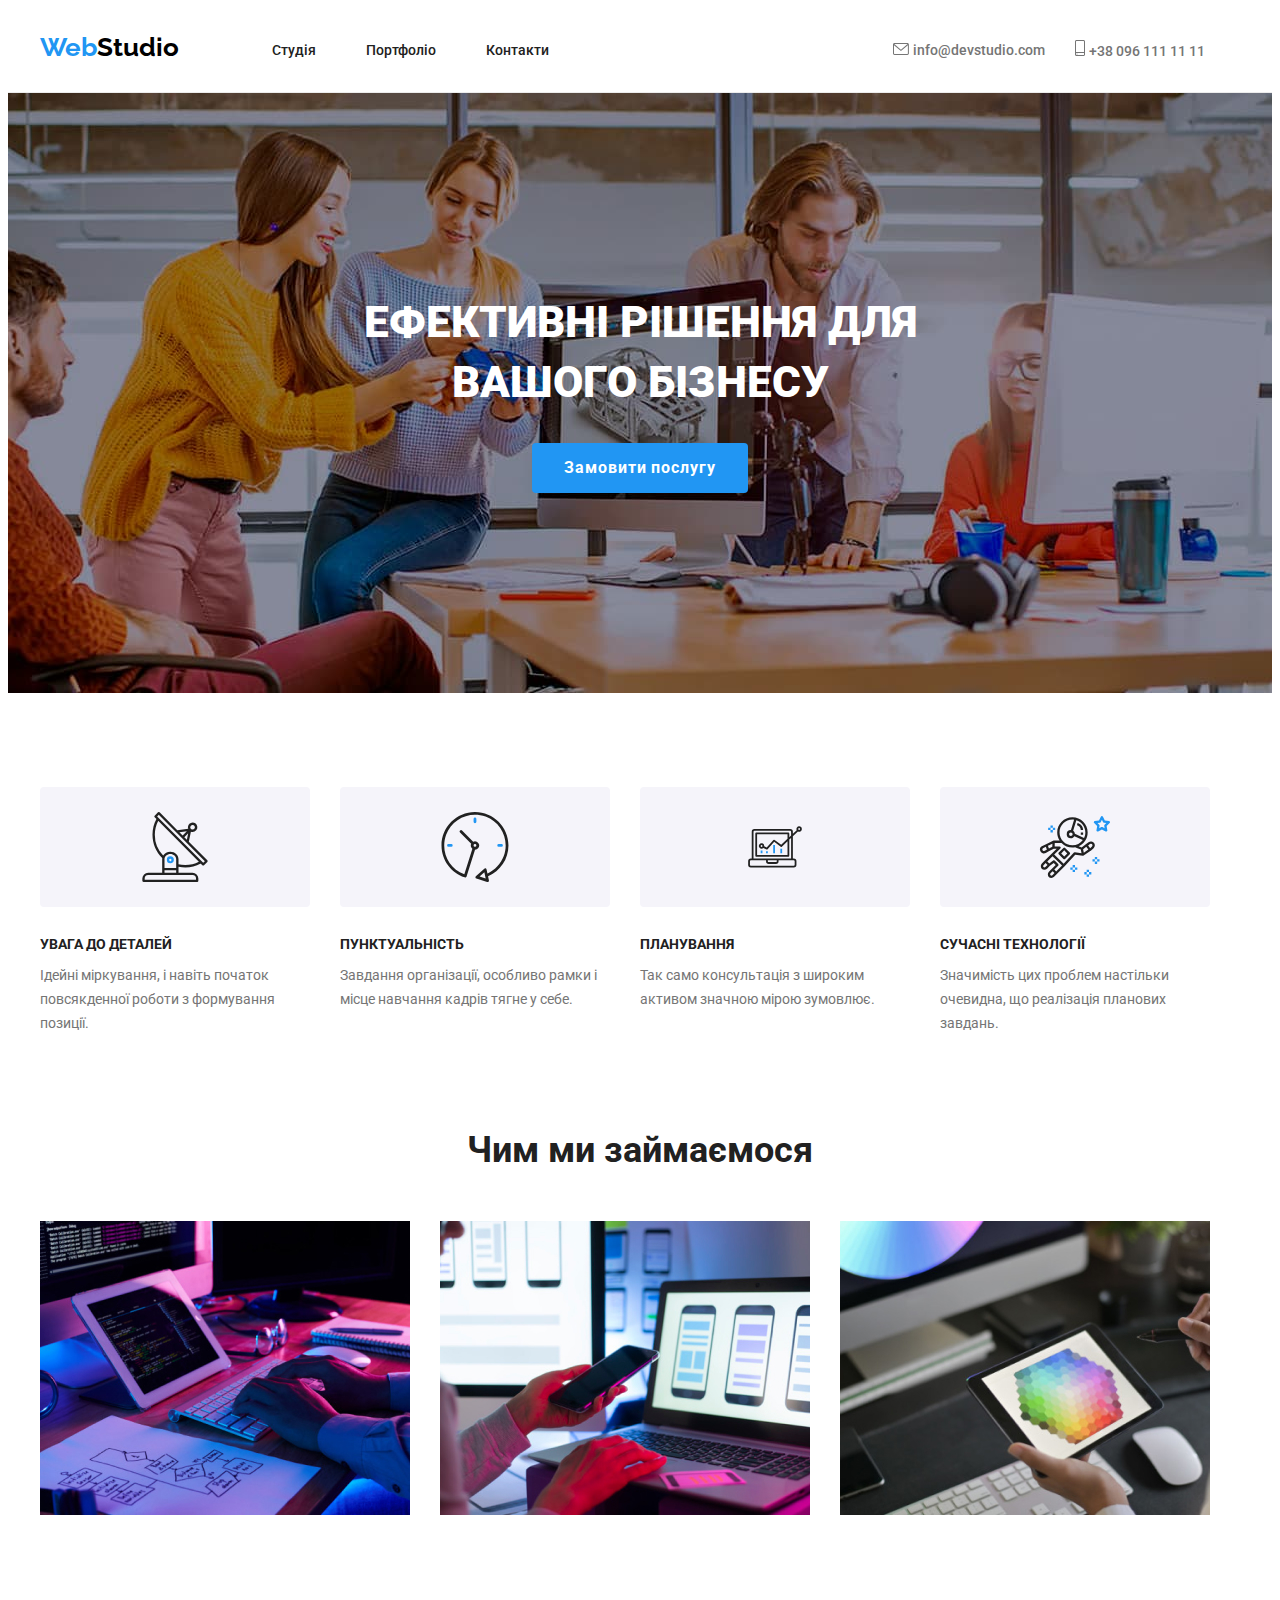
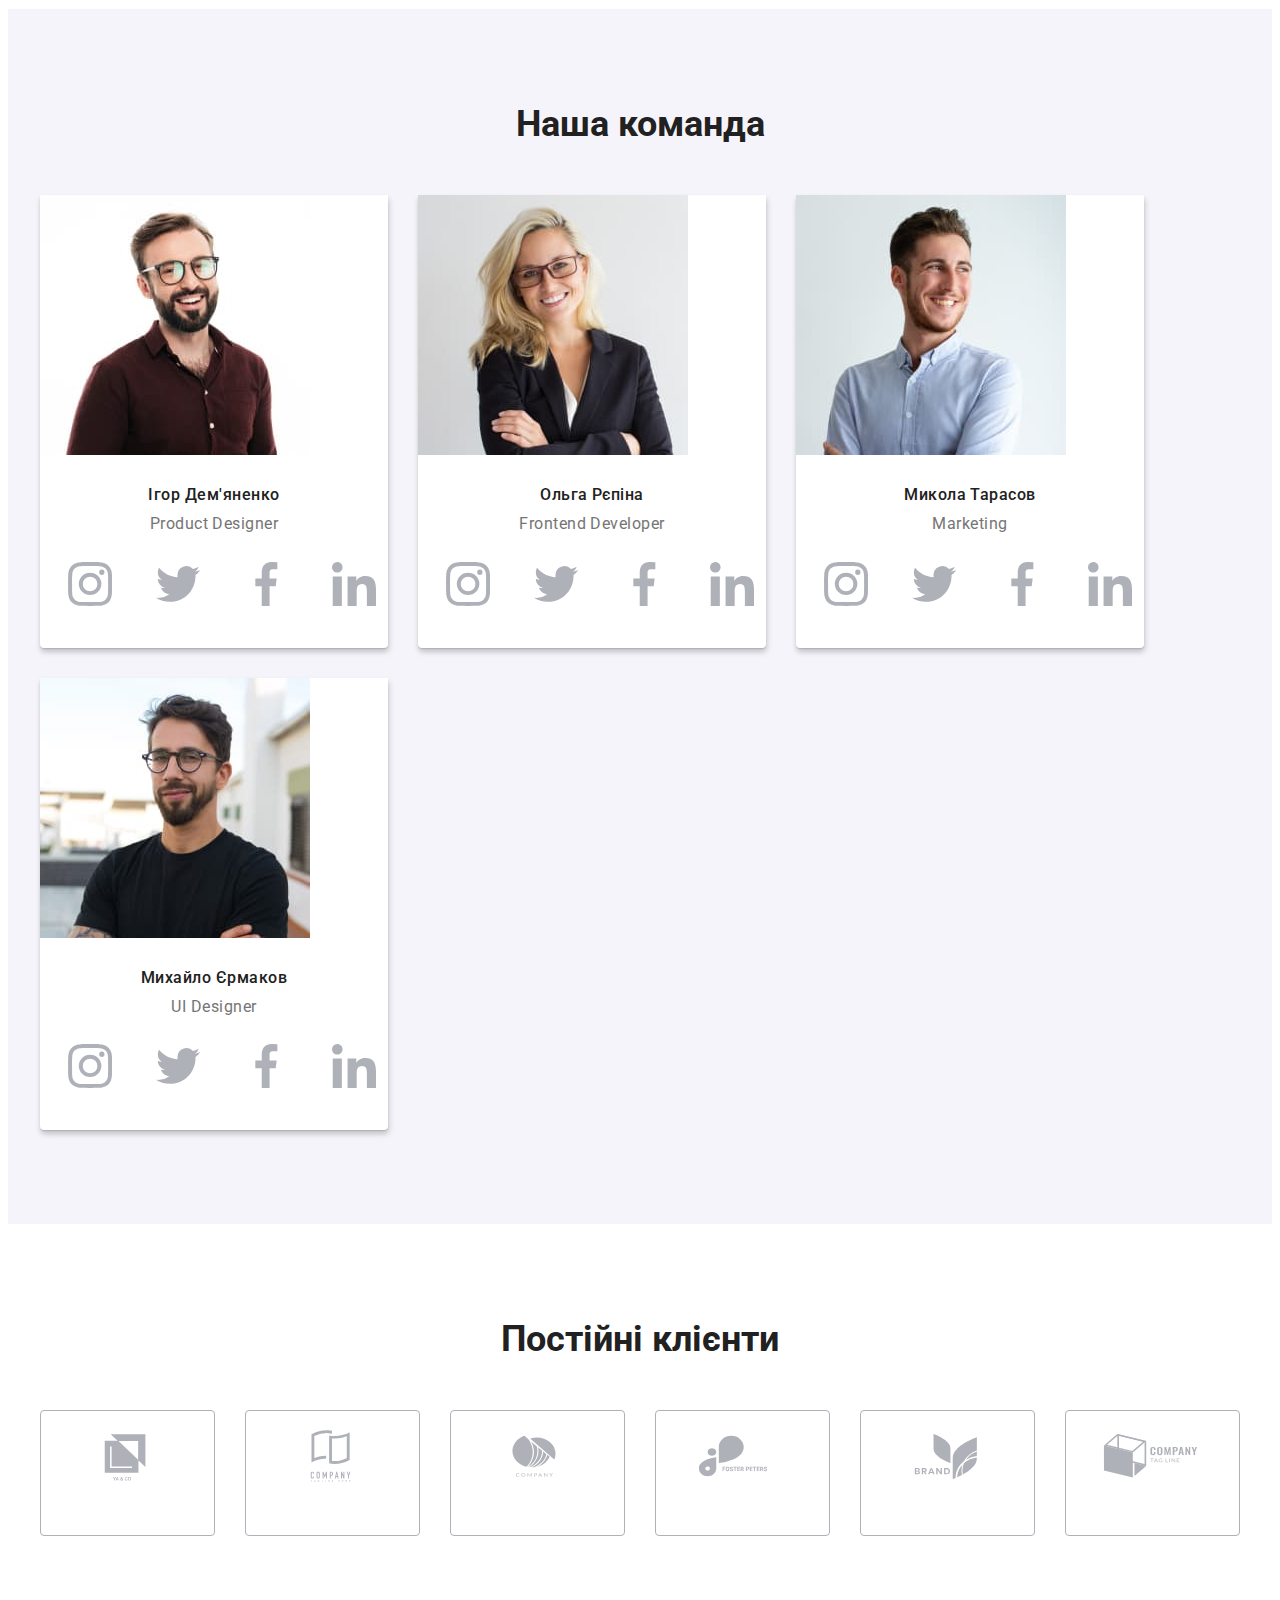
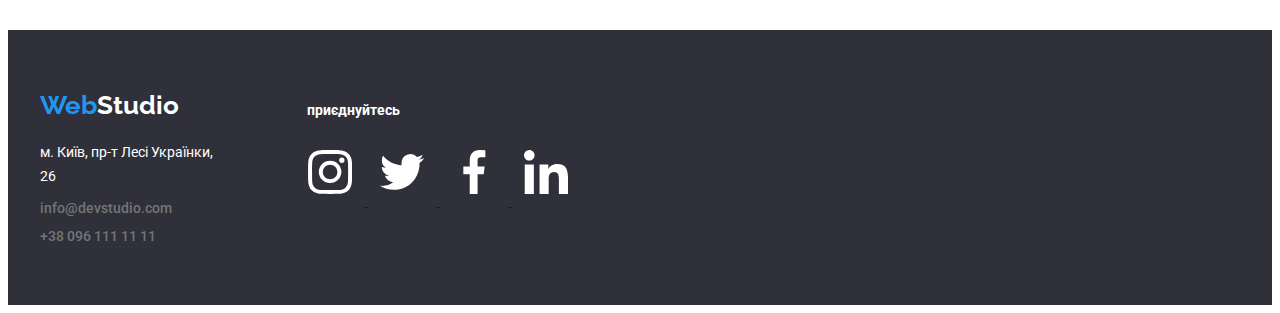
==== commit b54088d6: "commit" ====
--- a/index.html
+++ b/index.html
@@ -27,18 +27,22 @@
         </ul>
     </nav>
     <ul class="header-contact">
-        <li class="title-contact-header"><a class="link-maito" href="mailto:info@devstudio.com"> <svg class="link-envelop" width="16px" height="12px">
-         <use href=""></use>
-        </svg> info@devstudio.com</a></li>
-        <li class="title-contact-header"><a class="link-tel" href="tel:+380961111111"> <svg class="link-tel" width="10px" height="16px">
-         <use href=""></use>
-        </svg> +38 096 111 11 11</a></li>
+        <li class="title-contact-header">
+            <a class="link-envelope" href="mailto:info@devstudio.com"><svg class="icon-envelope" width="16px" height="12px">
+            <use href="./images/symbol-defs.svg#envelope"></use>
+            </svg></a>
+            <a class="link-maito" href="mailto:info@devstudio.com"> info@devstudio.com</a></li>
+        <li class="title-contact-header">
+            <a class="link-smartphone" href="tel:+380961111111"><svg class="icon-smartphone" width="10px" height="16px">
+            <use href="./images/symbol-defs.svg#smartphone"></use>
+            </svg></a>
+            <a class="link-tel" href="tel:+380961111111"> +38 096 111 11 11</a></li>
     </ul>
     </div>
     </header>
     <main>
         <section class="idea section">
-            <div class="conteiner">
+            <div class="conteiner ">
         <h1 class="idea-name">Ефективні рішення для вашого бізнесу</h1>
             <button class="button-item " type="button">Замовити послугу</button>
         </div>
@@ -47,29 +51,32 @@
             <div class="conteiner">
         <ul class="container-list">
             <li class="title">
-                <a href="#" class="link"><svg class="link-icone" width="65.32px" height="70px"> <use href="./images/icons.svg#icon-astronaut"></use> </svg></a>
+                <div class="icon-list">
+                <svg class="icon-title", wigth="65.32px", height="70px"> <use href="./images/symbol-defs.svg#antenna"></use></svg></div>
                 <h2 class="list-item">увага до деталей</h2>
                 <p class="list-text">Ідейні міркування, і навіть початок повсякденної роботи з формування позиції.</p>
             </li>
             <li class="title">
-                <a href="#" class="icon"><svg class="link-icone" width="66.96px" height="70px">
-                    <use href="./images/icons.svg#icon-antenna"></use>
-                </svg></a>
+                <div class="icon-list">
+                <svg class="icon-title", wigth="66.96px", height="70px" >
+                    <use href="./images/symbol-defs.svg#clock"></use>
+                </svg></div>
                 <h2 class="list-item">пунктуальність</h2>
                 <p class="list-text">Завдання організації, особливо рамки і місце навчання кадрів тягне у себе.</p>
             </li>
             <li class="title">
-                <a href=""class="#">
-                <svg class="link-icone" width="70px" height="53.79px">
-                    <use href="./images/icons.svg#icon-clock"></use>
-                    </svg></a>
+            <div class="icon-list">
+                <svg class="icon-title", wigth="70px", height="53.69px">
+                    <use href="./images/symbol-defs.svg#diagram"></use>
+                </svg></div>
                 <h2 class="list-item">планування</h2>
                 <p class="list-text">Так само консультація з широким активом значною мірою зумовлює.</p>
             </li>
             <li class="title">
-                <a href="#" class="link"><svg class="link-icone" width="54.83px" height="60.66px">
-                        <use href="./images/icons.svg#icon-diagram"></use>
-                    </svg></a>
+            <div class="icon-list">
+                <svg class="icon-title", wigth="70px", height="70px" >
+                    <use href="./images/symbol-defs.svg#astronaut"></use>
+                </svg></div>
                 <h2 class="list-item">сучасні технології</h2>
                 <p class="list-text" >Значимість цих проблем настільки очевидна, що реалізація планових завдань.</p>
             </li>
@@ -94,67 +101,125 @@
                 <img src="./img/igor.jpg" alt="Ігор Дем'яненко" width="270" height="260">
                 <h3 class="our-team-list">Ігор Дем'яненко</h3>
                 <p class="team-text">Product Designer</p>
+                
+                <a class="title-list-icon"href="https://www.instagram.com/"> <svg class="social-icon" width="20px" height="20px">
+                <use href="./images/symbol-defs.svg#instagram"></use>
+                </svg> </a>
+                <a class="title-list-icon" href="https://twitter.com/"> <svg class="social-icon" width="20px" height="20px">
+                <use href="./images/symbol-defs.svg#twitter"></use>
+                </svg> </a>
+                <a class="title-list-icon" href="https://m.facebook.com/">  <svg class="social-icon" width="20px" height="20px">
+                <use href="./images/symbol-defs.svg#facebook"></use>
+                </svg> </a>
+                <a class="title-list-icon" href="https://ua.linkedin.com/"> <svg class="social-icon" width="20px" height="20px">
+                <use href="./images/symbol-defs.svg#linkedin"></use>
+                </svg> </a>
             </li>
             <li class="title-list">
                 <img src="./img/olga.jpg" alt="Ольга Рєпіна" width="270" height="260">
                 <h3 class="our-team-list">Ольга Рєпіна</h3>
                 <p class="team-text">Frontend Developer</p>
-            <li class="title-list">
+                <a class="title-list-icon" href="https://www.instagram.com/"> <svg class="social-icon" width="20px" height="20px">
+                <use href="./images/symbol-defs.svg#instagram"></use>
+                </svg> </a>
+                <a class="title-list-icon" href="https://twitter.com/"> <svg class="social-icon" width="20px" height="20px">
+                <use href="./images/symbol-defs.svg#twitter"></use>
+                </svg> </a>
+                <a class="title-list-icon" href="https://m.facebook.com/"> <svg class="social-icon" width="20px" height="20px">
+                <use href="./images/symbol-defs.svg#facebook"></use>
+                </svg> </a>
+                <a class="title-list-icon"  href="https://ua.linkedin.com/"> <svg class="social-icon" width="20px" height="20px">
+                <use href="./images/symbol-defs.svg#linkedin"></use>
+                </svg> </a>
+            </li>
+                <li class="title-list">
                 <img src="./img/kolya.jpg" alt="Микола Тарасов" width="270" height="260">
                 <h3 class="our-team-list">Микола Тарасов</h3>
                 <p class="team-text">Marketing</p>
-            <li class="title-list">
+                <a class="title-list-icon" href="https://www.instagram.com/"> <svg class="social-icon" width="20px" height="20px">
+                <use href="./images/symbol-defs.svg#instagram"></use>
+                </svg> </a>
+                <a class="title-list-icon" href="https://twitter.com/"> <svg class="social-icon" width="20px" height="20px">
+                <use href="./images/symbol-defs.svg#twitter"></use>
+                </svg> </a>
+                <a class="title-list-icon" href="https://m.facebook.com/"> <svg class="social-icon" width="20px" height="20px">
+                <use href="./images/symbol-defs.svg#facebook"></use>
+                </svg> </a>
+                <a class="title-list-icon" href="https://ua.linkedin.com/"> <svg class="social-icon" width="20px" height="20px">
+                <use href="./images/symbol-defs.svg#linkedin"></use>
+                </svg> </a>
+            </li>
+                <li class="title-list">
                 <img src="./img/misha.jpg" alt="Михайло Єрмаков" width="270" height="260">
                 <h3 class="our-team-list">Михайло Єрмаков</h3>
                 <p class="team-text">UI Designer</p>
-                </li>
+                <a class="title-list-icon" href="https://www.instagram.com/"> <svg class="social-icon" width="20px" height="20px"  fill: rgba(175, 177, 184, 1)>
+                <use href="./images/symbol-defs.svg#instagram"></use>
+                </svg> </a>
+                <a class="title-list-icon" href="https://twitter.com/"> <svg class="social-icon" width="20px" height="20px">
+                <use href="./images/symbol-defs.svg#twitter"></use>
+                </svg> </a>
+                <a class="title-list-icon" href="https://m.facebook.com/"> <svg class="social-icon" width="20px" height="20px">
+                <use href="./images/symbol-defs.svg#facebook"></use>
+                </svg> </a>
+                <a  class="title-list-icon "href="https://ua.linkedin.com/"> <svg class="social-icon" width="20px" height="20px">
+                <use href="./images/symbol-defs.svg#linkedin"></use>
+                </svg> </a>
+                </li>
+            </li>
            </ul>
         </div>
         </section>
 
         <section class="client section">
             <h3 class="client-name">Постійні клієнти</h3>
+            <div class="conteiner">
             <ul class="client-name-list">
                 <li class="client-list">
-                    <svg class="client-icon" width="170px" height="92px">
-                     <use href="./images/icons.svg#icon-client1"></use>
-                    </svg>
-                </li>
-                <li class="client-list">
-                    <svg class="client-icon" width="170px" height="92px">
-                        <use href="./images/icons.svg#icon-client2"></use>
-                    </svg>
-                </li>
-                <li class="client-list">
-                    <svg class="client-icon" width="170px" height="92px">
-                        <use href="./images/icons.svg#icon-client3"></use>
-                    </svg>
-                </li>
-                <li class="client-list">
-                    <svg class="client-icon" width="170px" height="92px">
-                        <use href="./images/icons.svg#icon-client4"></use>
-                    </svg>
-                </li>
-                <li class="client-list">
-                    <svg class="client-icon" width="170px" height="92px">
-                        <use href="./images/symbol-defs.svg#icon-Logo5"></use>
-                    </svg>
-                </li>
-                <li class="client-list">
-                    <svg class="client-icon" width="170px" height="92px">
-                        <use href="../images/symbol-defs.svg#icon-Logo6"></use>
-                    </svg>
+                    <a class="client-icon-link" href="#">
+                  <svg class="icon-client" width="106px" height="60px">
+                  <use href="./images/symbol-defs.svg#Logo1"></use>
+                  </svg></a>
+                </li>
+                <li class="client-list">
+                    <a class="client-icon-link" href="#">
+                    <svg class="icon-client" width="106px" height="60px">
+                    <use href="./images/symbol-defs.svg#Logo2"></use>
+                    </svg></a>
+                </li>
+                <li class="client-list">
+                    <a class="client-icon-link" href="#">
+                    <svg class="icon-client" width="106px" height="60px">
+                    <use href="./images/symbol-defs.svg#Logo3"></use>
+                    </svg></a>
+                </li>
+                <li class="client-list">
+                    <a class="client-icon-link" href="#">
+                    <svg class="icon-client" width="106px" height="60px">
+                    <use href="./images/symbol-defs.svg#Logo4"></use>
+                    </svg></a>
+                </li>
+                <li class="client-list">
+                    <a class="client-icon-link" href="#">
+                    <svg class="icon-client" width="106px" height="60px">
+                    <use href="./images/symbol-defs.svg#Logo5"></use>
+                    </svg></a>
+                </li>
+                <li class="client-list">
+                    <a class="client-icon-link" href="#">
+                    <svg class="icon-client" width="106px" height="60px">
+                    <use href="./images/symbol-defs.svg#Logo6"></use>
+                    </svg></a>
                 </li>
                 </ul>
-              <svg class="client-icon" width="170px" height="93px">
-                <use href="../images#Test.svg" ></use>
+        </div>
    
-    </svg>
    
         </section>
     </main>
     <footer>
-        <div class="conteiner">
+    <div class="conteiner conteiner-footer">
+        <div class="conteiner-logo-footer">
         <a class="logo-two" href=""><span class="logo-tree">Web</span>Studio</a>
         <address class="adress-list">
             <ul>
@@ -164,21 +229,31 @@
                 <li class="title-contact-footer"><a class="link-tel" href="tel:+380961111111">+38 096 111 11 11</a></li>
         </address>
         </div>
-        <div class="conteiner">
+        <div class="conteiner social-contact">
             <h3 class="footer-social-contact">приєднуйтесь</h3>
-            <ul>
-                <li>
-                    <a href="">
-                        <svg class="sosial-icon" width="30" height="30">
-                        <use href=""></use>
-                        </svg>
-                    </a>
-                </li>
-                <svg class="" width="" height="">
-                <use href=""></use>
-                </svg>
-            </ul>
-        </div>
+           <ul class="social-title-icon">
+            <li class="social-icon-list">
+                <a class="icon-list-footer" href="https://www.instagram.com/"> <svg class="social-icon-one" width="20px" height="20px">
+                <use href="./images/symbol-defs.svg#instagram"></use>
+                </svg> </a>
+            </li>
+            <li class="social-icon-list">
+                <a class="icon-list-footer" href="https://twitter.com/"> <svg class="social-icon-one" width="20px" height="20px" >
+                <use href="./images/symbol-defs.svg#twitter"></use>
+                </svg> </a>
+            </li>
+            <li class="social-icon-list">
+                <a class="icon-list-footer" href="https://m.facebook.com/"> <svg class="social-icon-one" width="20px" height="20px">
+                <use href="./images/symbol-defs.svg#facebook"></use>
+                </svg> </a>
+            </li>
+            <li class="social-icon-list">
+                <a class="icon-list-footer" href="https://ua.linkedin.com/"> <svg class="social-icon-one" width="20px" height="20px">
+                <use href="./images/symbol-defs.svg#linkedin"></use>
+                </svg> </a>
+            </li>
+           </ul>          
+        </div></div>
     </footer>
 </body>
 </html>
--- a/css/styles.css
+++ b/css/styles.css
@@ -116,11 +116,12 @@
 margin-left: 344px; 
 }
 .title-contact-header{
-    margin-left: 50px;
+    margin-left: 30px;
 }
 .title-contact-header:first-child {
     margin-left: 0px;
 }
+
 
 .link-maito,
 .link-tel {
@@ -129,7 +130,25 @@
     font-size: 14px;
     line-height: calc(16/14);
     text-decoration-line: none;
-   
+    align-items: top;  
+}
+
+.icon-envelope{
+ fill: rgba(117, 117, 117, 1);
+}
+
+.icon-smartphone
+{ fill: rgba(117, 117, 117, 1);
+
+}
+
+.icon-envelope:hover, :focus
+ { color: var(--hover-color);
+    }
+
+.icon-smartphone:hover,
+:focus {
+    color: var(--hover-color);
 }
 
 .link-maito:hover,
@@ -141,32 +160,30 @@
 :focus {
     color: var(--hover-color);}
 
-.link-envelop:hover,
-:focus {
-    color: var(--hover-color);
-}
-.link-tel:hover,
-:focus {
-    color: var(--hover-color);
-}
+
+
 
  /* idea */
 
 
-.idea
-{   background-color: #2F303A;
-    color: var(--main-background-color);
+.idea 
+     { color: var(--main-background-color);  
     padding-top: 200px;
     padding-bottom: 200px;
-    background-image: url(../img/hero.png);
     max-width: 1600px;
+    max-height: 600px;
+    background-repeat: no-repeat;
     margin-right: auto;
     margin-left: auto;
     background-position: center;
-    
-    
-}
-  
+    background-size: cover;
+    border-image:0611010;
+    background-image: linear-gradient(Solid rgba(47, 48, 58, 0.4));
+    background-image:url("../img/hero.jpg");
+        
+}
+    
+
     .idea-name {font-family: "Roboto", sans-serif;
         font-weight: 900;
         font-size: 44px;
@@ -227,6 +244,15 @@
 .title:first-child {
     margin-left: 0px;
 }
+.icon-list{
+display: flex;
+margin-bottom: 30px;
+background-color: #F5F4FA;
+border-radius: 4px;
+width: 270px ;
+height: 120px;
+align-items: center;
+}
 
 .list-item
 { color: var(--second-main-color);
@@ -280,6 +306,11 @@
 .title-list{
     background-color: var(--main-background-color);
     border-radius: 0px 0px 4px 4px;
+    box-shadow: 1px 4px 6px 0px rgba(0, 0, 0, 0.16),
+     0px 4px 4px 0px rgba(0, 0, 0, 0.06),
+     0px 1px 1px 0px rgba(0, 0, 0, 0.12);
+    
+     
 }
 .our-team {
     color: var(--second-main-color);
@@ -288,7 +319,7 @@
     line-height: 1.17;
     text-align: center;
     margin-bottom: 50px;  
-
+    
 }
 
 .our-team-list
@@ -301,16 +332,47 @@
 .our-team-list {
     font-size: 16px;
     line-height: 1.2;
-    letter-spacing: 0.03em;
-}
+    letter-spacing: 0.03em;}
+    
 .team-text {
 font-size: 16px;
 line-height: 1.2;
 letter-spacing: 0.03em;
 margin-top: 10px;
+margin-bottom: 16px;
+text-align: center;
+}
+
+ .our-team-icon{
+    
+    margin: 0;
+    
+ }
+
+ .title-list-icon{
+display:inline-flex;
+justify-content: center;
+align-items: center;
+gap: 10px;
 margin-bottom: 30px;
-text-align: center;
-}
+padding-left: 16px;
+
+ }
+.social-icon{
+    fill: rgba(175, 177, 184, 1); 
+    padding: 12px;
+    width: 44px;
+    height: 44px;
+    object-fit: contain;
+
+}
+.social-icon:hover{
+    background-color: var(--hover-color);
+    fill: #FFFFFF;
+    border-radius: 50%;
+}
+
+ /* client */
 
 .client{
     background-color: var(--main-background-color);
@@ -324,11 +386,31 @@
 color: var(--second-main-color);
 font-weight: 700;
 line-height: 1.17;
+margin-bottom: 50px;
+}
+
+.client-name-list {
+    display: flex;
+    gap:30px;    
 }
 .client-list{
-    display: flex;
-    text-align: center;
-    justify-content: space-between;
+border-radius: 4px;
+width: 170px;
+height: 92px;
+border: 1px solid rgba(175, 177, 184, 1);
+padding-left: 32px;
+padding-right: 32px;
+padding-top:16px ;
+padding-bottom: 16px;
+
+}
+
+.icon-client{
+    fill: rgba(175, 177, 184, 1);
+}
+.icon-client:focus, :hover
+{
+fill: var(--hover-color);
 }
 
 
@@ -341,7 +423,15 @@
 padding-bottom: 60px;
 }
 
-
+.conteiner-footer{
+width: 1200px;
+display: flex;
+margin: 0 auto;
+padding: 0;
+}
+.conteiner-logo-footer{
+    width: 240px;
+}
 .adress {
   color: var(--main-background-color);
 }
@@ -353,8 +443,7 @@
     margin-top: 20px;
 }
 .adress
-{
-    font-weight: 400;
+    {font-weight: 400;
     font-size: 14px;
     line-height: 1.7;
     text-decoration-line: none;
@@ -370,6 +459,7 @@
 .logo-two {
     color: var(--main-background-color);
     text-decoration-line: none;
+
  
 }
 .logo-two , .logo-tree {
@@ -377,11 +467,21 @@
     font-weight: 700;
     font-size: 26px;
     line-height: calc(31/26); 
+   
+    
 }
 .logo-tree {
     color: var(--hover-color);
     text-decoration-line: none;
+    
     }
+
+    .social-contact{ 
+   padding-top: 12px;
+   padding-left: 70px;
+    }
+   
+
    .footer-social-contact
    {font-family: "Roboto", sans-serif;
     font-size: 14px;
@@ -389,7 +489,34 @@
     color: var(--main-background-color);
     font-weight: 700;
     line-height: 1.17;
-    width: 116px;}
-    
-
- +    width: 116px;
+    margin-bottom: 20px;
+    
+}
+
+.social-icon-list {
+    display: inline;
+    margin-top: 20px;
+    gap: 10px;
+     
+}
+        
+.social-icon-one {
+    background-color: solid rgba(255, 255, 255, 0.1);
+    fill: #FFFFFF;
+    width: 44px;
+    height: 44px;
+    padding: 12px;
+   
+}
+
+.social-icon-one:hover {
+    background-color: var(--hover-color); 
+    fill:rgba(255, 255, 255, 1);
+    border-radius: 50%;
+}
+ .social-icon-one:focus {
+     background-color: var(--hover-color);
+     fill: rgba(255, 255, 255, 1);
+     border-radius: 50%;
+ }